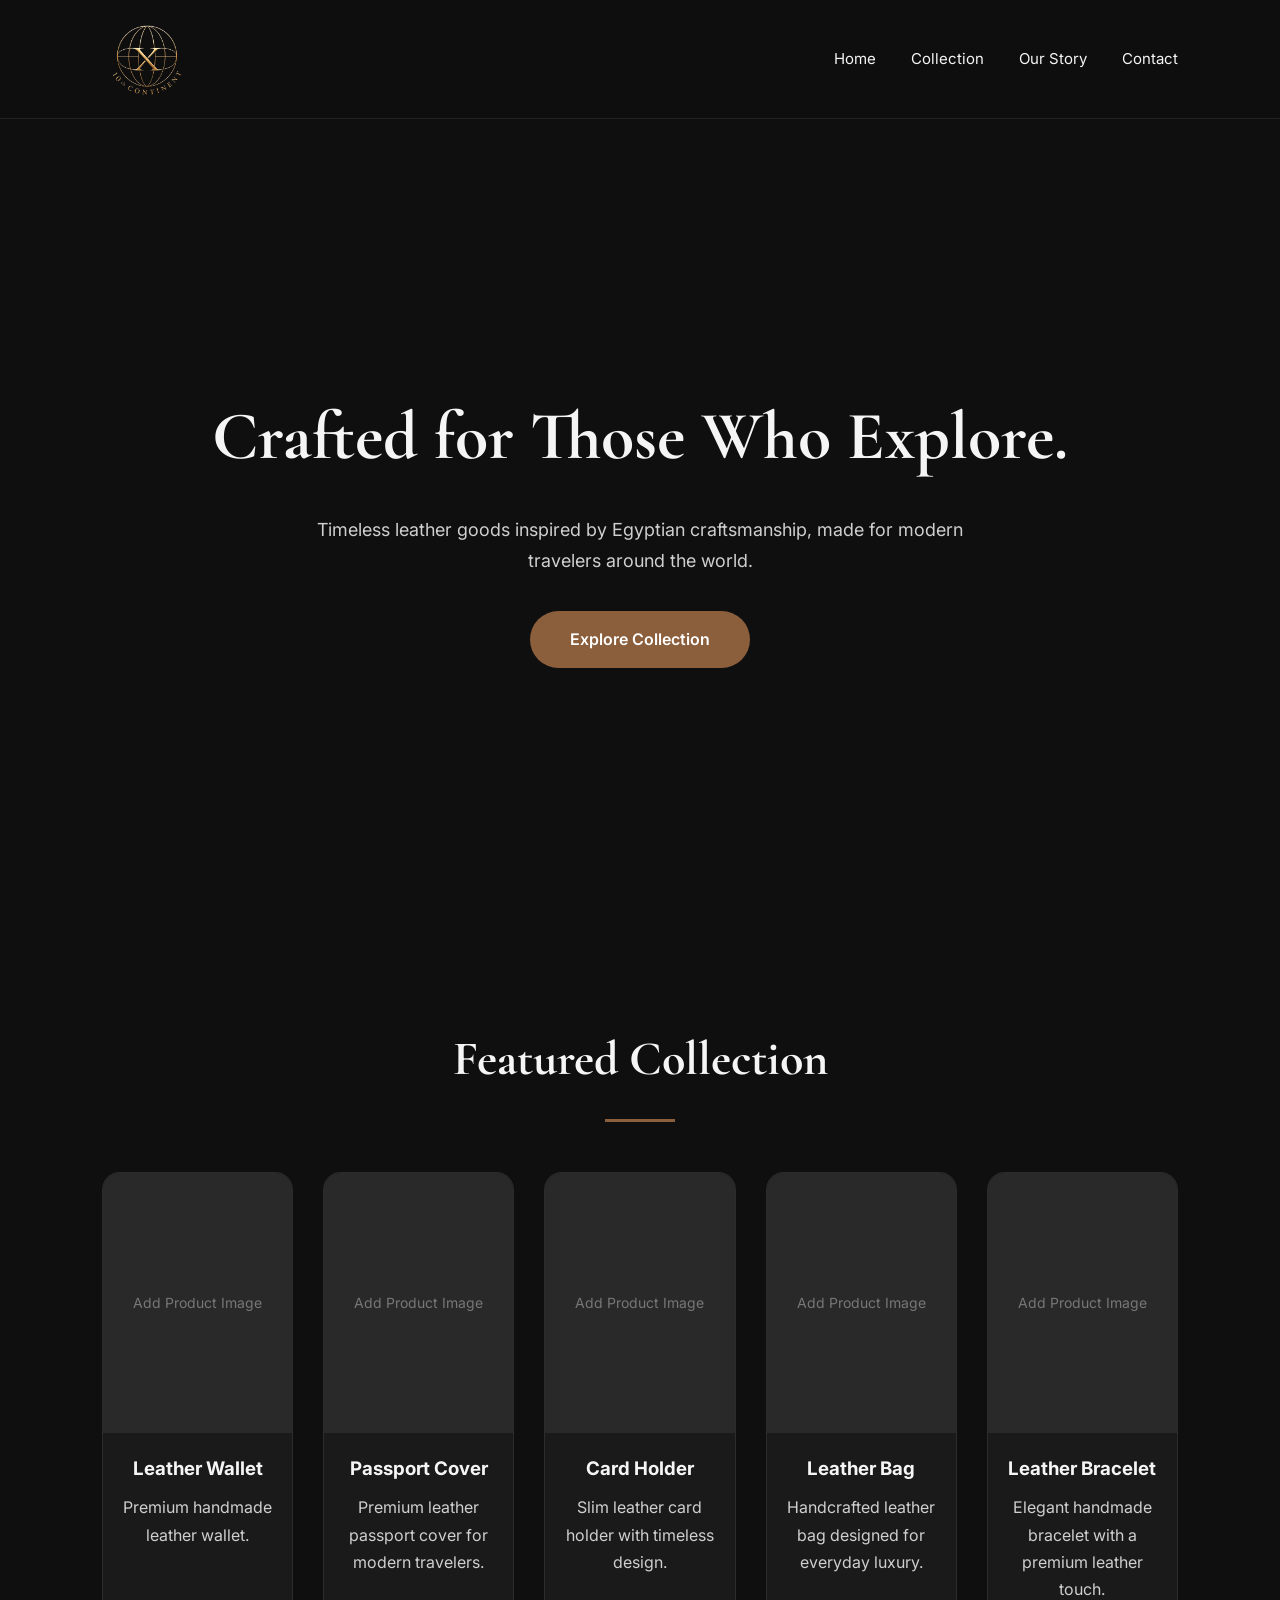
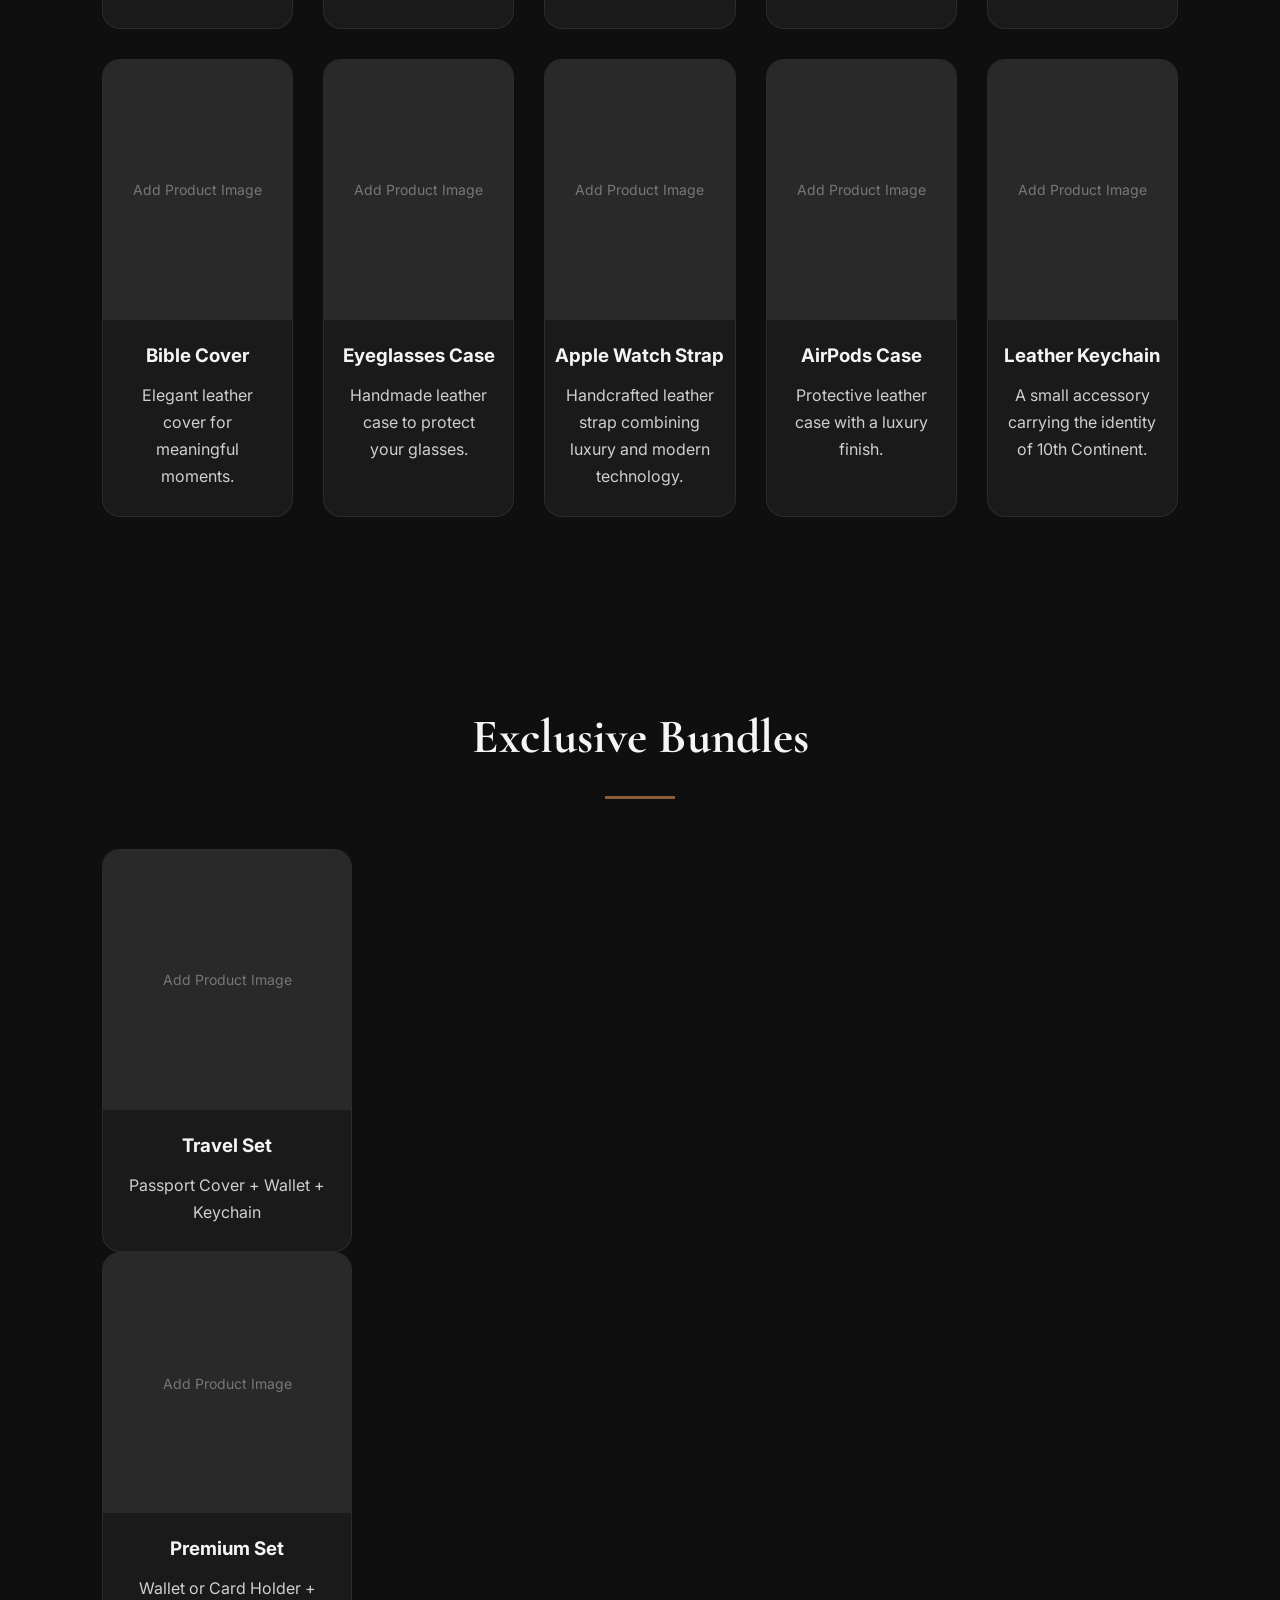
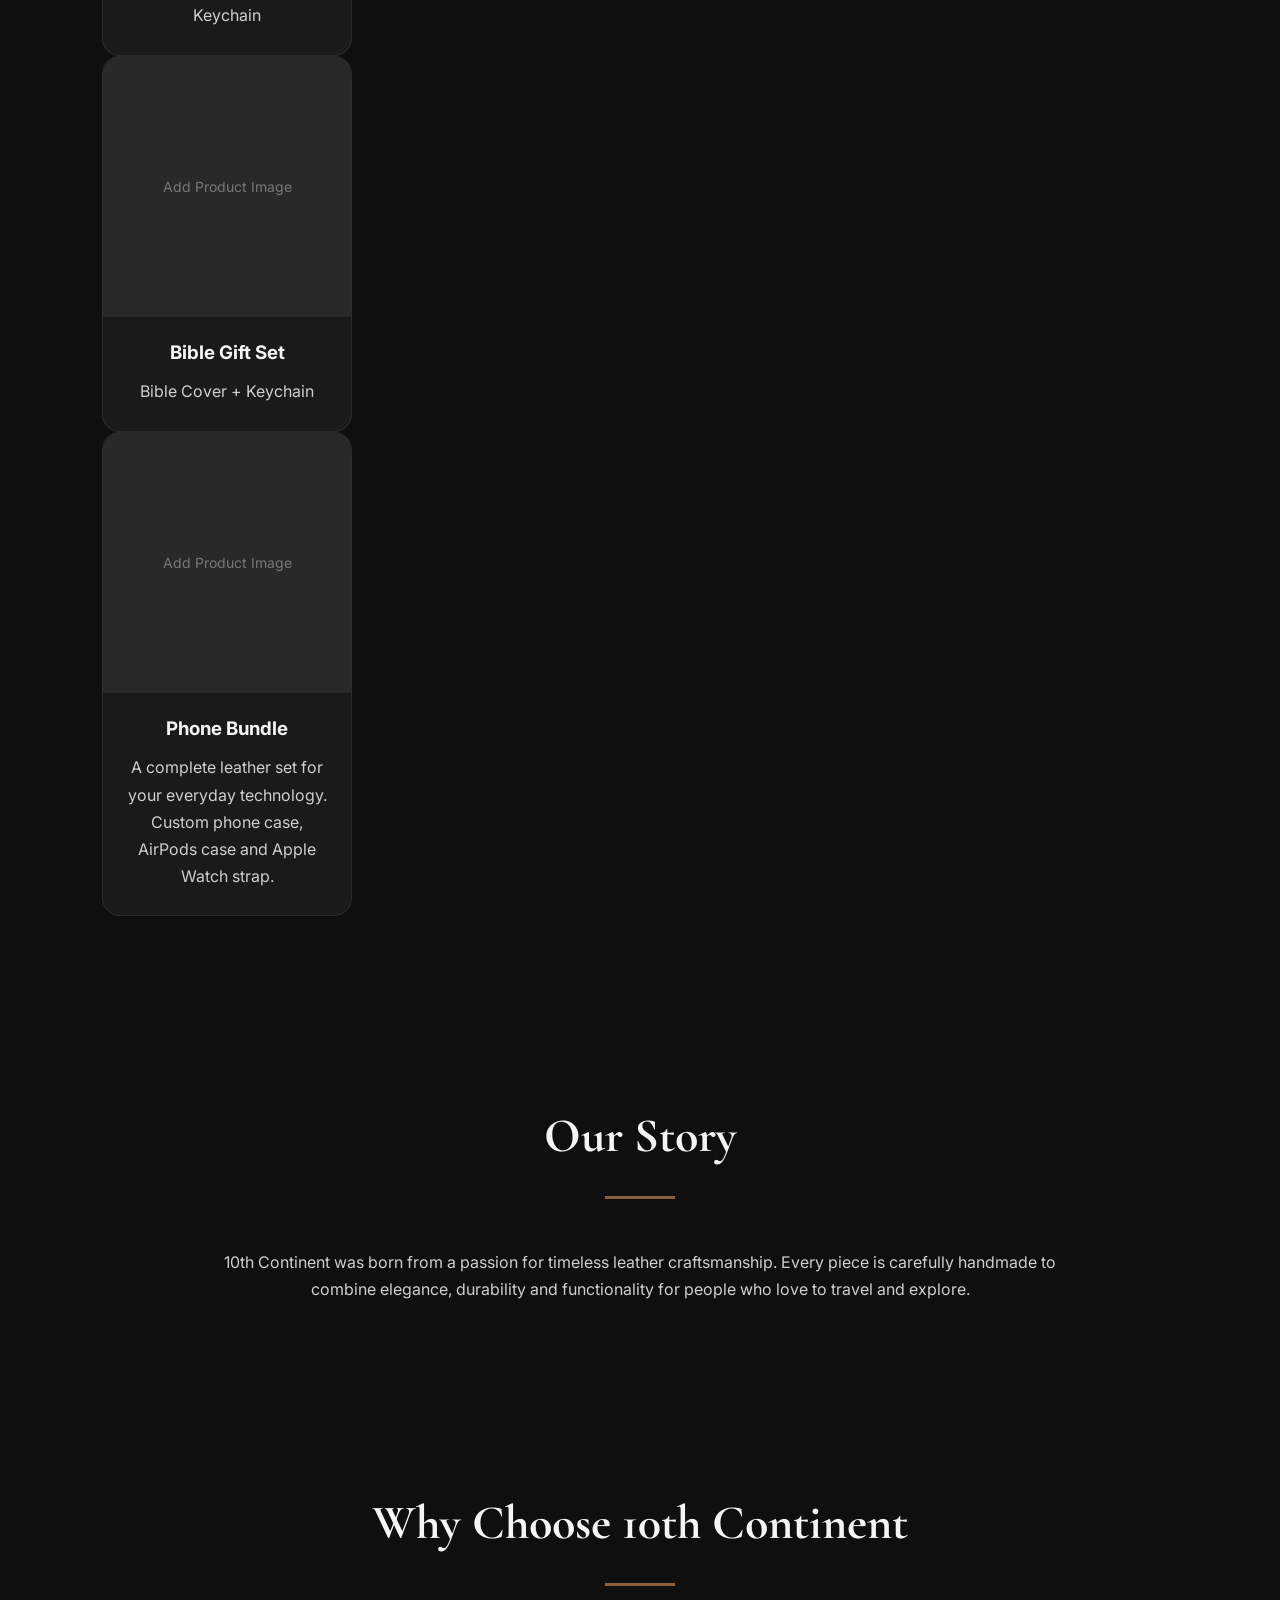
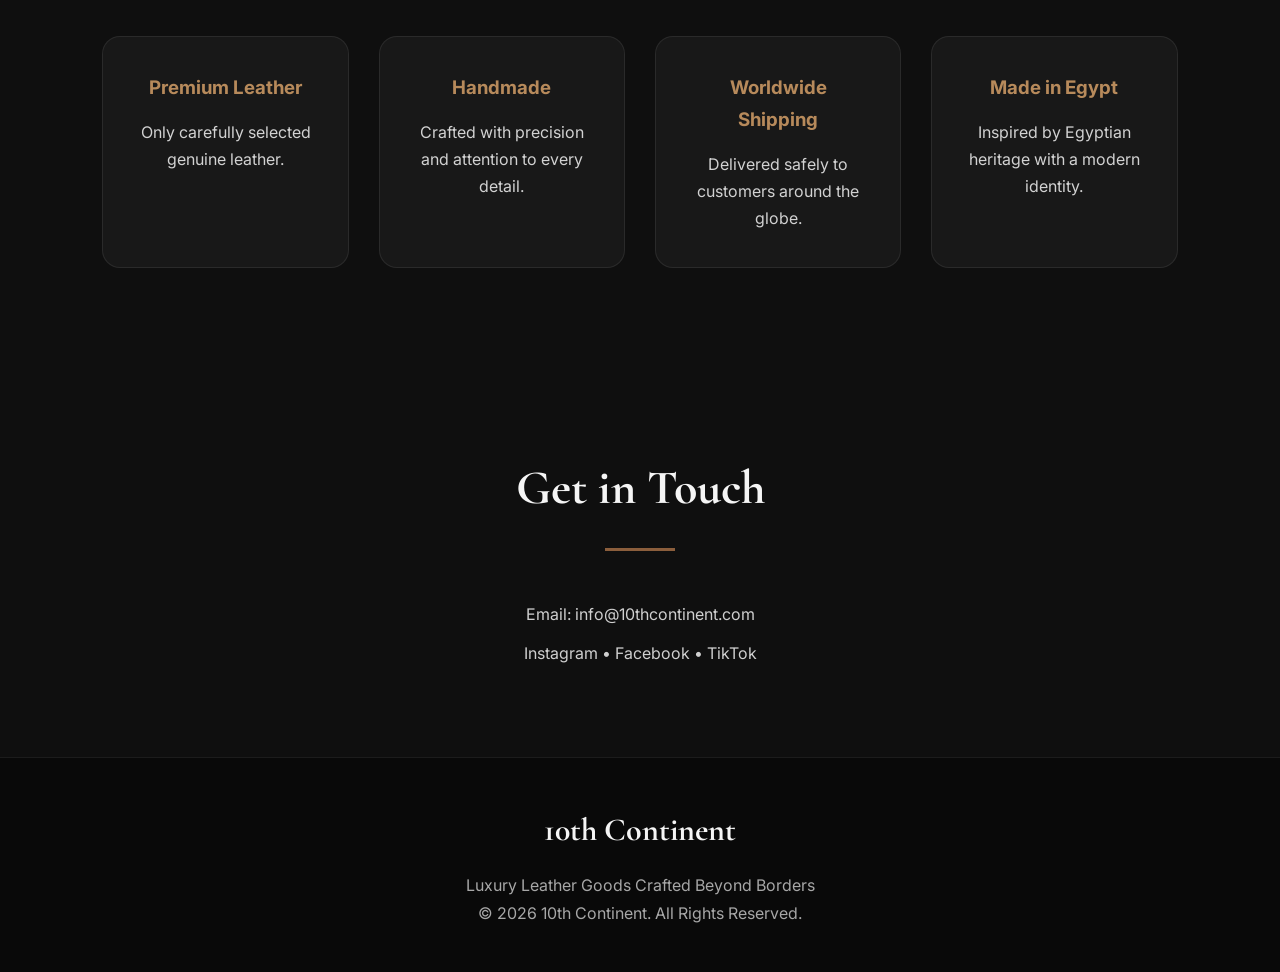
==== index.html @ edff38ec "Update index.html" ====
<!DOCTYPE html>
<html lang="en">

<head>
    <meta charset="UTF-8">
    <meta name="viewport" content="width=device-width, initial-scale=1.0">
    <title>10th Continent | Luxury Leather Goods</title>

    <link rel="stylesheet" href="style.css">

    <link rel="preconnect" href="https://fonts.googleapis.com">
    <link rel="preconnect" href="https://fonts.gstatic.com" crossorigin>

    <link href="https://fonts.googleapis.com/css2?family=Cormorant+Garamond:wght@500;700&family=Inter:wght@300;400;500;600&display=swap" rel="stylesheet">
</head>

<body>

    <!-- Navigation -->

    <nav class="navbar">

        <div class="logo">
            <img src="logo.png" alt="10th Continent Logo">
        </div>

        <ul class="nav-links">
            <li><a href="#home">Home</a></li>
            <li><a href="#collection">Collection</a></li>
            <li><a href="#story">Our Story</a></li>
            <li><a href="#contact">Contact</a></li>
        </ul>

    </nav>

    <!-- Hero -->

    <header id="home" class="hero">

        <h1>Crafted for Those Who Explore.</h1>

        <p>
            Timeless leather goods inspired by Egyptian craftsmanship,
            made for modern travelers around the world.
        </p>

        <a href="#collection" class="btn">
            Explore Collection
        </a>

    </header>

    <!-- Collection -->
<!-- Collection -->

<section id="collection" class="collection">

    <h2>Featured Collection</h2>

    <div class="products">

    <div class="card">
        <div class="placeholder"></div>
        <h3>Leather Wallet</h3>
        <p>Premium handmade leather wallet.</p>
    </div>


    <div class="card">
        <div class="placeholder"></div>
        <h3>Passport Cover</h3>
        <p>Premium leather passport cover for modern travelers.</p>
    </div>


    <div class="card">
        <div class="placeholder"></div>
        <h3>Card Holder</h3>
        <p>Slim leather card holder with timeless design.</p>
    </div>


    <div class="card">
        <div class="placeholder"></div>
        <h3>Leather Bag</h3>
        <p>Handcrafted leather bag designed for everyday luxury.</p>
    </div>


    <div class="card">
        <div class="placeholder"></div>
        <h3>Leather Bracelet</h3>
        <p>Elegant handmade bracelet with a premium leather touch.</p>
    </div>


    <div class="card">
        <div class="placeholder"></div>
        <h3>Bible Cover</h3>
        <p>Elegant leather cover for meaningful moments.</p>
    </div>


    <div class="card">
        <div class="placeholder"></div>
        <h3>Eyeglasses Case</h3>
        <p>Handmade leather case to protect your glasses.</p>
    </div>


    <div class="card">
        <div class="placeholder"></div>
        <h3>Apple Watch Strap</h3>
        <p>Handcrafted leather strap combining luxury and modern technology.</p>
    </div>


    <div class="card">
        <div class="placeholder"></div>
        <h3>AirPods Case</h3>
        <p>Protective leather case with a luxury finish.</p>
    </div>


    <div class="card">
        <div class="placeholder"></div>
        <h3>Leather Keychain</h3>
        <p>A small accessory carrying the identity of 10th Continent.</p>
    </div>

</div>
            
 </section>


<!-- Bundles -->

<section class="bundles">

    <h2>Exclusive Bundles</h2>


   <div class="bundle-products">


        <div class="card">

            <div class="placeholder"></div>

            <h3>Travel Set</h3>

            <p>
                Passport Cover + Wallet + Keychain
            </p>

        </div>


        <div class="card">

            <div class="placeholder"></div>

            <h3>Premium Set</h3>

            <p>
                Wallet or Card Holder + Keychain
            </p>

        </div>


        <div class="card">

            <div class="placeholder"></div>

            <h3>Bible Gift Set</h3>

            <p>
                Bible Cover + Keychain
            </p>

        </div>
        
      <div class="card">
        
         <div class="placeholder"></div>  
          
        <h3>Phone Bundle</h3>

        <p>
            A complete leather set for your everyday technology.
            Custom phone case, AirPods case and Apple Watch strap.
        </p>

    </div>


</section>
  
    <!-- Story -->

    <section id="story" class="story">

        <h2>Our Story</h2>

        <p>
            10th Continent was born from a passion for timeless leather craftsmanship.
            Every piece is carefully handmade to combine elegance,
            durability and functionality for people who love to travel and explore.
        </p>

    </section>

    <!-- Features -->

    <section class="features">

        <h2>Why Choose 10th Continent</h2>

        <div class="feature-grid">

            <div class="feature">
                <h3>Premium Leather</h3>
                <p>Only carefully selected genuine leather.</p>
            </div>

            <div class="feature">
                <h3>Handmade</h3>
                <p>Crafted with precision and attention to every detail.</p>
            </div>

            <div class="feature">
                <h3>Worldwide Shipping</h3>
                <p>Delivered safely to customers around the globe.</p>
            </div>

            <div class="feature">
                <h3>Made in Egypt</h3>
                <p>Inspired by Egyptian heritage with a modern identity.</p>
            </div>

        </div>

    </section>

    <!-- Contact -->

    <section id="contact" class="contact">

        <h2>Get in Touch</h2>

        <p>Email: info@10thcontinent.com</p>

        <p>
            Instagram • Facebook • TikTok
        </p>

    </section>

    <!-- Footer -->

    <footer>

        <h3>10th Continent</h3>

        <p>
            Luxury Leather Goods Crafted Beyond Borders
        </p>

        <p>
            © 2026 10th Continent. All Rights Reserved.
        </p>

    </footer>

</body>

</html>
---- style.css ----
/* ==========================
   10th Continent
========================== */

*{
    margin:0;
    padding:0;
    box-sizing:border-box;
}

html{
    scroll-behavior:smooth;
}

body{

    font-family:"Inter",sans-serif;

    background:#0f0f0f;

    color:#f5f5f5;

    line-height:1.7;

}

/* ==========================
   Navbar
========================== */

.navbar{
   
    position:sticky;
    top:0;

    display:flex;

    justify-content:space-between;

    align-items:center;

    padding:20px 8%;

    background:rgba(15,15,15,.95);

    backdrop-filter:blur(8px);

    z-index:1000;

    border-bottom:1px solid rgba(255,255,255,.08);

}


.logo img{

    width:90px;

    height:auto;

    display:block;

}

.nav-links{

    display:flex;

    gap:35px;

    list-style:none;

}

.nav-links a{

    text-decoration:none;

    color:#f5f5f5;

    transition:.3s;

    font-size:15px;

}

.nav-links a:hover{

    color:#b78a5b;

}

/* ==========================
Hero
========================== */

.hero{

    min-height:90vh;

    display:flex;

    flex-direction:column;

    justify-content:center;

    align-items:center;

    text-align:center;

    padding:40px;

}

.hero h1{

    font-family:"Cormorant Garamond",serif;

    font-size:68px;

    max-width:900px;

    margin-bottom:20px;

}

.hero p{

    max-width:700px;

    color:#cfcfcf;

    margin-bottom:35px;

    font-size:18px;

}

.btn{

    background:#8B5E3C;

    color:white;

    text-decoration:none;

    padding:15px 40px;

    border-radius:40px;

    transition:.3s;

    font-weight:600;

}

.btn:hover{

    background:#b78a5b;

    transform:translateY(-4px);

}

/* ==========================
Sections
========================== */

section{

    padding:90px 8%;

}

section h2{

    text-align:center;

    font-family:"Cormorant Garamond",serif;

    font-size:48px;

    margin-bottom:50px;

}

/* ==========================
Products
========================== */

.products{

    display:grid;

    grid-template-columns:repeat(5,1fr) !important;

    gap:30px;

}

.card{

    background:#1a1a1a;

    border-radius:18px;

    overflow:hidden;

    transition:.35s;

    border:1px solid rgba(255,255,255,.08);
   
    text-align:center;

}

.card:hover{

    transform:translateY(-10px);

    border-color:#8B5E3C;

}

.placeholder{

    height:260px;

    background:#292929;

}

.card h3{

    padding:20px 10px 10px;

    text-align:center;

}


.card p{

    text-align:center;

    padding:0 20px 25px;

    color:#cfcfcf;

}

/* ==========================
Story
========================== */

.story{

    text-align:center;

}

.story p{

    max-width:850px;

    margin:auto;

    color:#cfcfcf;

}

/* ==========================
Features
========================== */

.feature-grid{

    display:grid;

    grid-template-columns:repeat(auto-fit,minmax(240px,1fr));

    gap:30px;

}

.feature{

    background:#181818;

    border-radius:18px;

    padding:35px;

    transition:.3s;

    border:1px solid rgba(255,255,255,.08);

    text-align:center;

}

.feature:hover{

    border-color:#8B5E3C;

    transform:translateY(-8px);

}

.feature h3{

    margin-bottom:15px;

    color:#b78a5b;

}

.feature p{

   text-align:center;

    color:#d2d2d2;

}

/* ==========================
Contact
========================== */

.contact{

    text-align:center;

}

.contact p{

    margin-top:12px;

    color:#cfcfcf;

}

/* ==========================
Footer
========================== */

footer{

    background:#090909;

    text-align:center;

    padding:45px 20px;

    border-top:1px solid rgba(255,255,255,.08);

}

footer h3{

    font-family:"Cormorant Garamond",serif;

    font-size:32px;

    margin-bottom:15px;

}

footer p{

    color:#a7a7a7;

}

/* ==========================
Responsive
========================== */

@media(max-width:768px){

    .navbar{

        flex-direction:column;

        gap:20px;

    }

    .nav-links{

        gap:18px;

        flex-wrap:wrap;

        justify-content:center;

    }

    .hero h1{

        font-size:42px;

    }

    section h2{

        font-size:34px;

    }

}
/* ==========================
   Luxury Enhancements
========================== */

/* Hero Background */

.hero{

    position:relative;

    overflow:hidden;

}

.hero::before{

    content:"";

    position:absolute;

    inset:0;

    background:
    linear-gradient(
        rgba(15,15,15,.85),
        rgba(15,15,15,.95)
    );

    z-index:-1;

}


/* Logo Animation */

.logo img{

    transition:.4s;

}

.logo img:hover{

    transform:scale(1.08);

}


/* Smooth appearance */

.hero h1,
.hero p,
.hero .btn{

    animation:fadeUp 1s ease forwards;

}


@keyframes fadeUp{

    from{

        opacity:0;

        transform:translateY(30px);

    }

    to{

        opacity:1;

        transform:translateY(0);

    }

}


/* Gold/Brown line under headings */

section h2::after{

    content:"";

    display:block;

    width:70px;

    height:3px;

    background:#8B5E3C;

    margin:18px auto 0;

}


/* Product image future area */

.placeholder{

    position:relative;

    overflow:hidden;

}


.placeholder::after{

    content:"Add Product Image";

    position:absolute;

    inset:0;

    display:flex;

    align-items:center;

    justify-content:center;

    color:#777;

    font-size:14px;

}

/* ==========================
   Bundles
========================== */

.bundles .products{

    display:flex;

    justify-content:center;

    gap:30px;

    flex-wrap:wrap;

}

.bundles .card{

    width:250px;

}

/* ==========================
   Responsive Design
========================== */

@media(max-width:1000px){

    products{

        grid-template-columns:repeat(5,1fr);

    }

}


@media(max-width:600px){

    .products{

        grid-template-columns:1fr;

    }

    .hero h1{

        font-size:42px;

    }

    .nav-links{

        flex-direction:column;

        gap:15px;

    }
/* ==========================
   Product Luxury Hover
========================== */

.card{
    position:relative;
}

.placeholder{
    transition:.5s ease;
}

.card:hover .placeholder{
    transform:scale(1.05);
}
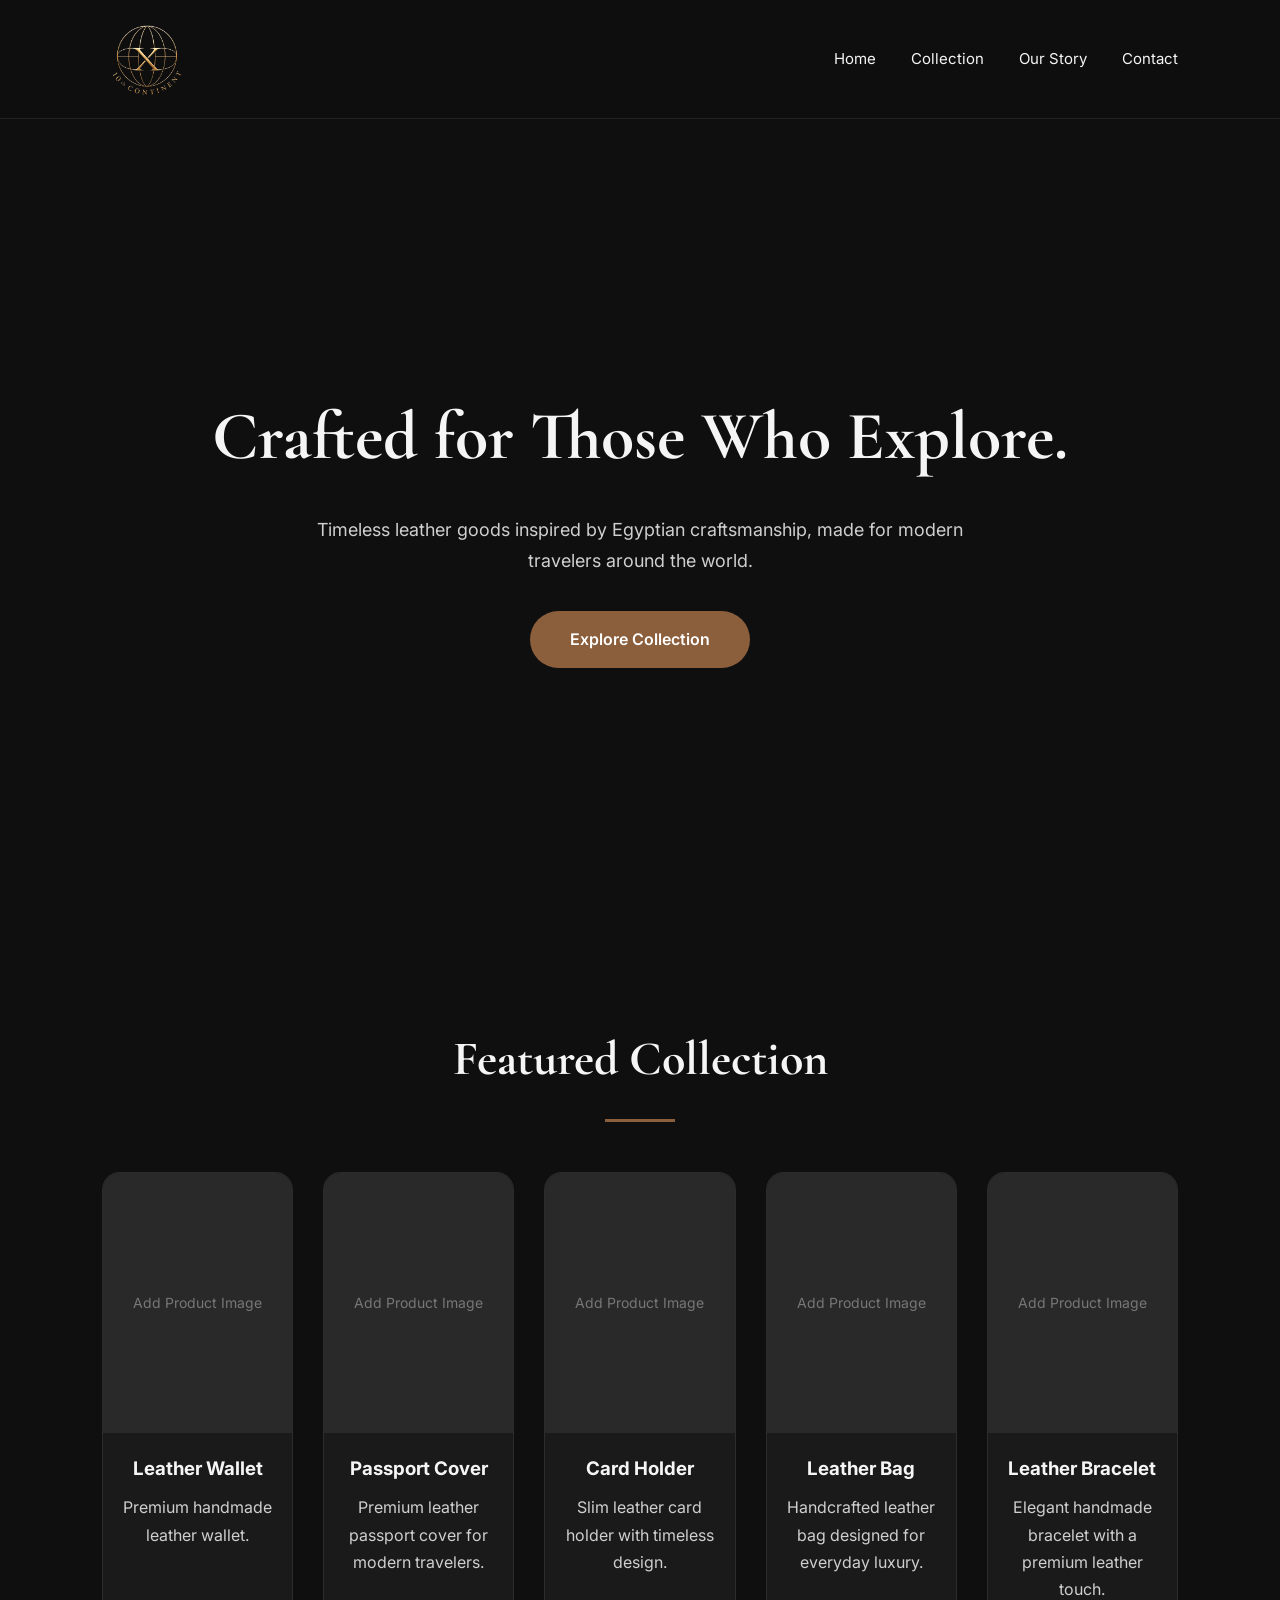
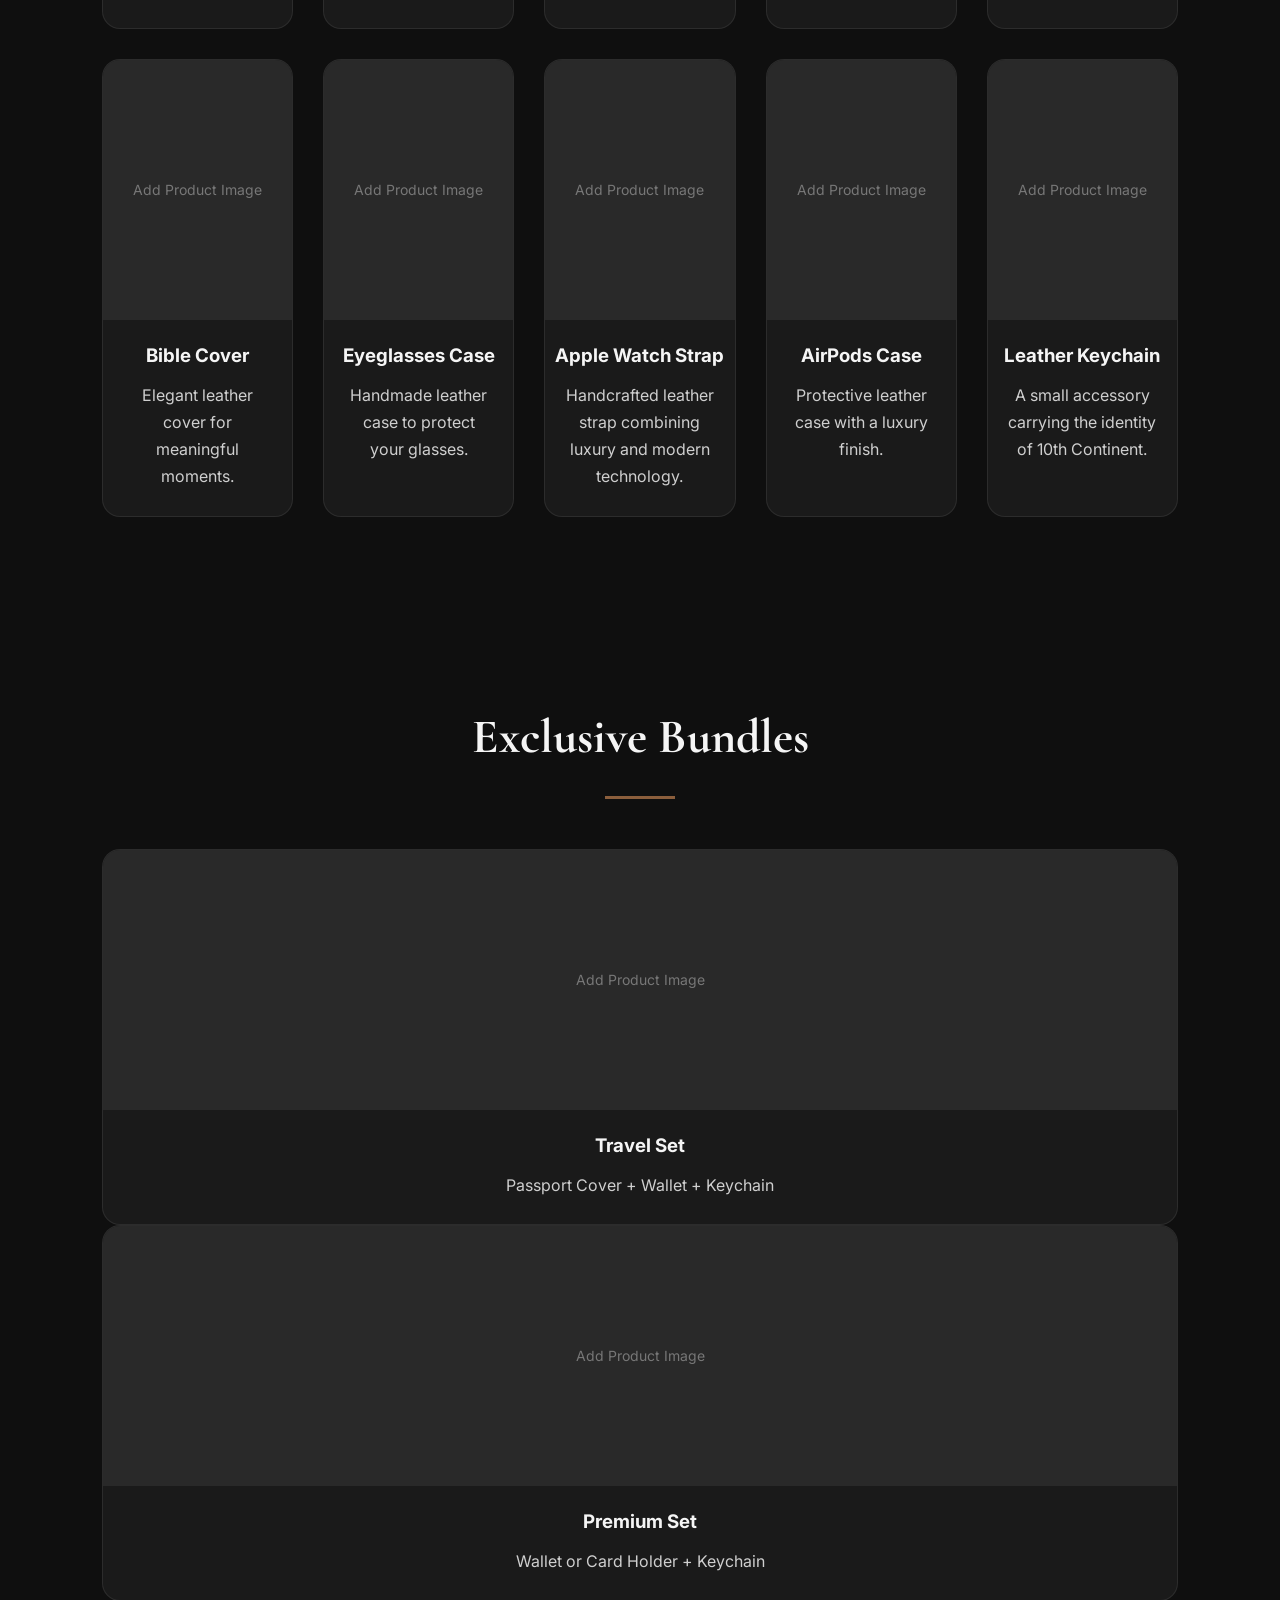
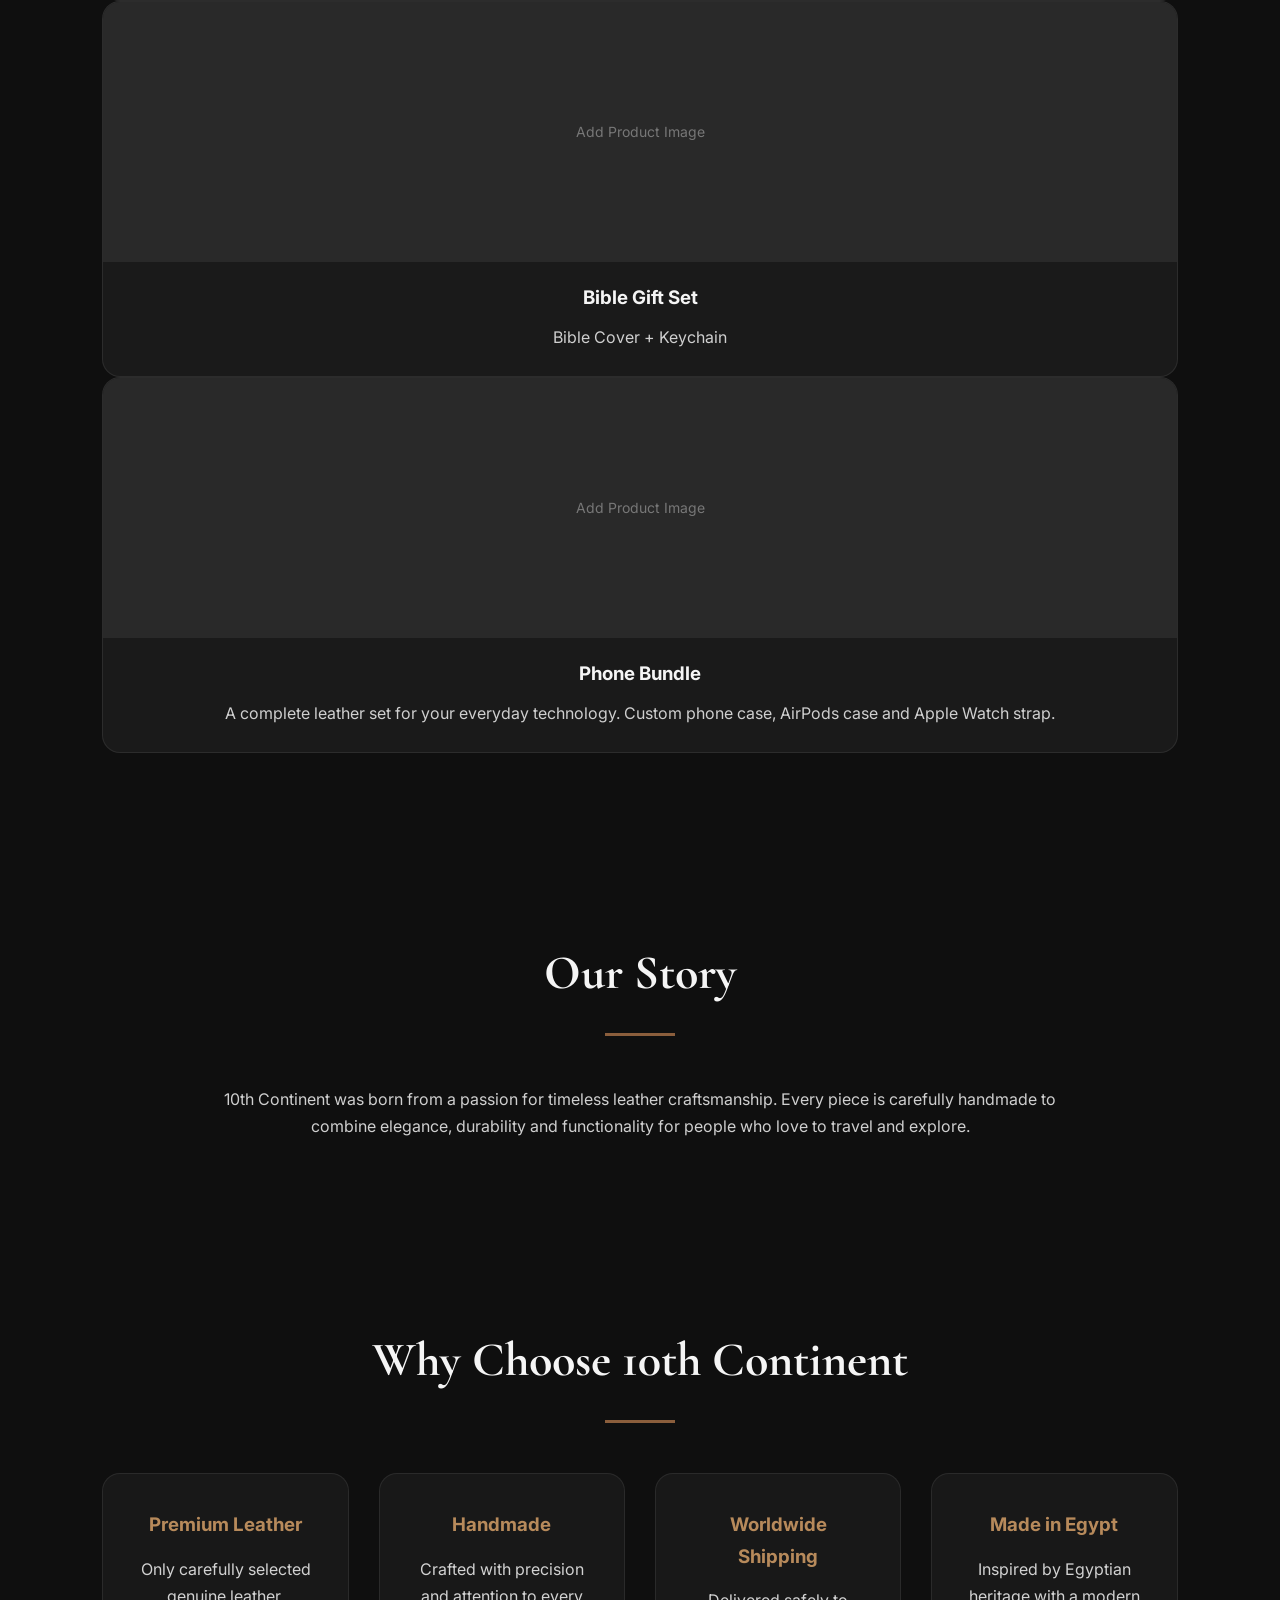
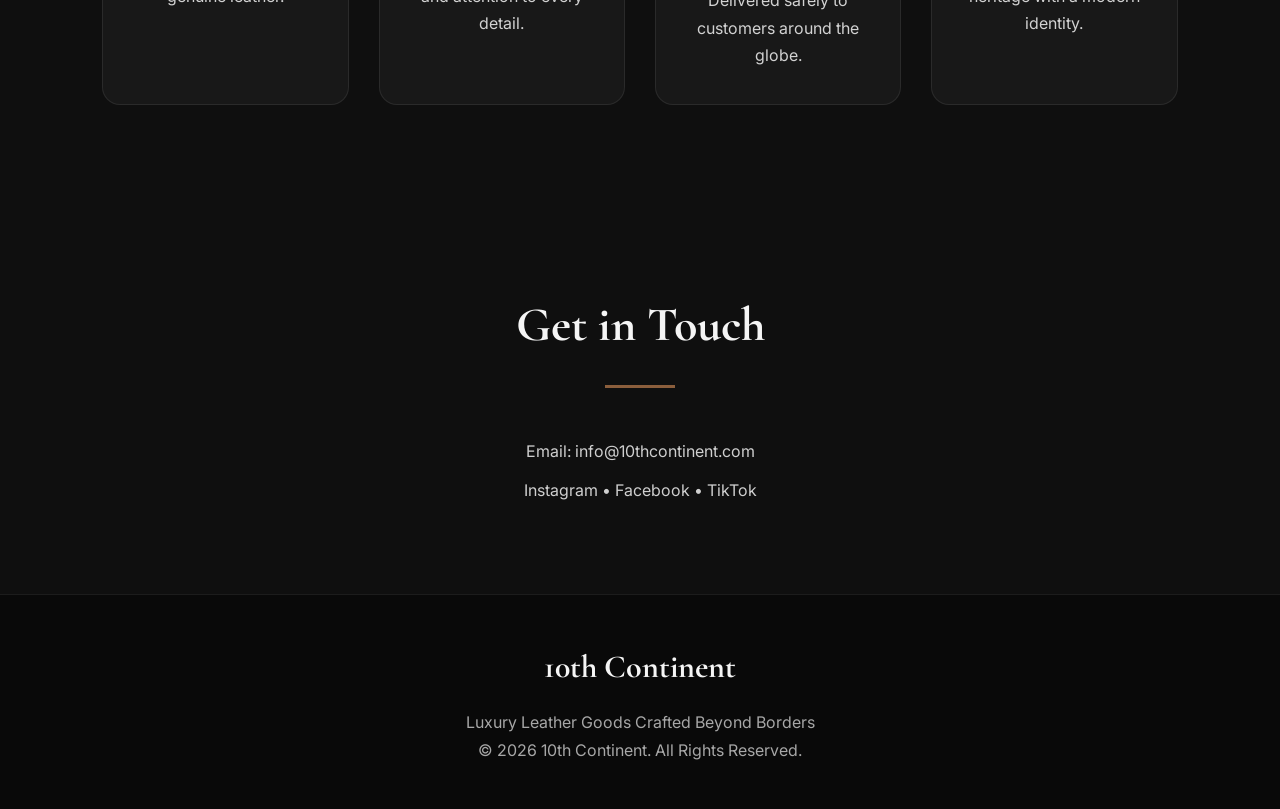
==== commit 80df4c45: "Fix HTML structure by closing a div tag" ====
--- a/index.html
+++ b/index.html
@@ -193,7 +193,8 @@
         </p>
 
     </div>
-
+       
+</div>
 
 </section>
   
--- a/style.css
+++ b/style.css
@@ -546,29 +546,26 @@
 
 .bundles .products{
 
-    display:flex;
-
-    justify-content:center;
+    display:grid;
+
+    grid-template-columns:repeat(5,1fr);
 
     gap:30px;
 
-    flex-wrap:wrap;
-
 }
 
 .bundles .card{
 
-    width:250px;
-
-}
-
+    width:100%;
+
+}
 /* ==========================
    Responsive Design
 ========================== */
 
 @media(max-width:1000px){
 
-    products{
+    .products{
 
         grid-template-columns:repeat(5,1fr);
 
@@ -591,13 +588,16 @@
 
     }
 
-    .nav-links{
-
-        flex-direction:column;
-
-        gap:15px;
-
-    }
+   .nav-links{
+
+    flex-direction:column;
+
+    gap:15px;
+
+}
+
+}
+
 /* ==========================
    Product Luxury Hover
 ========================== */
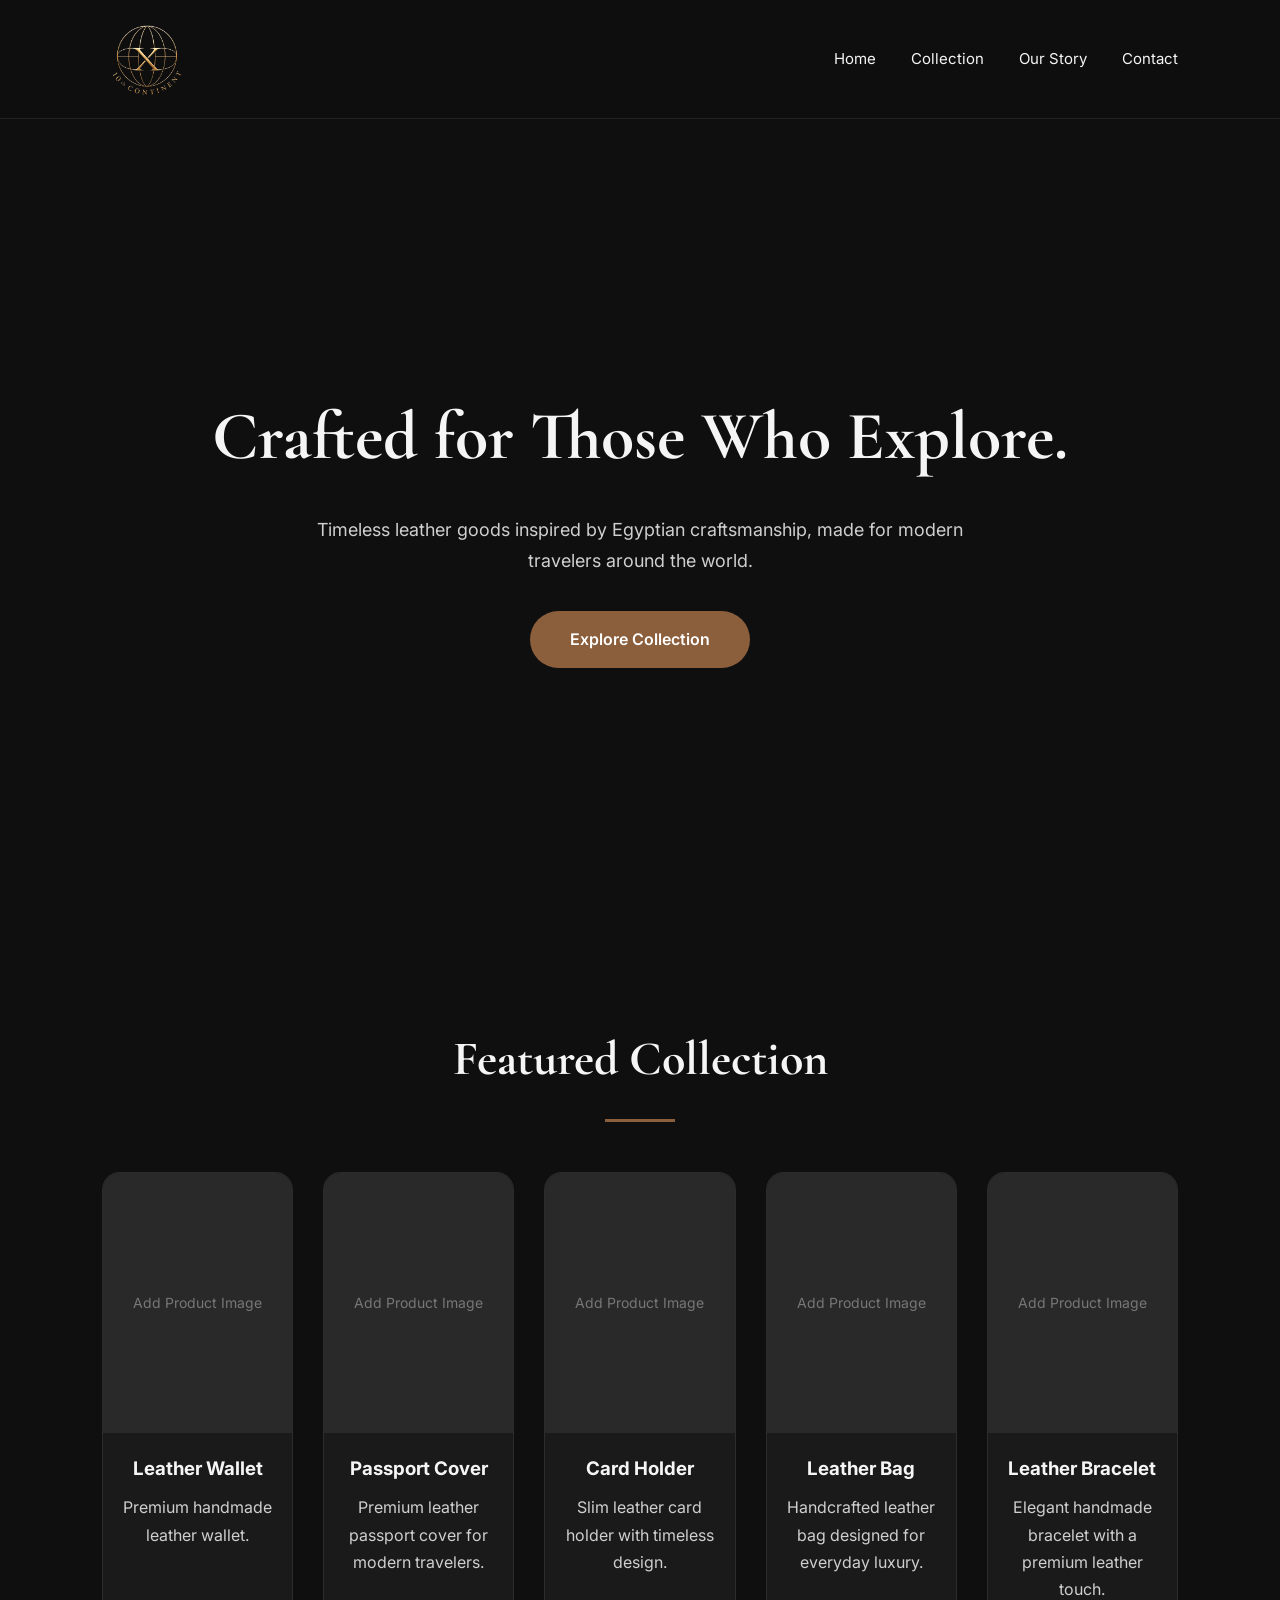
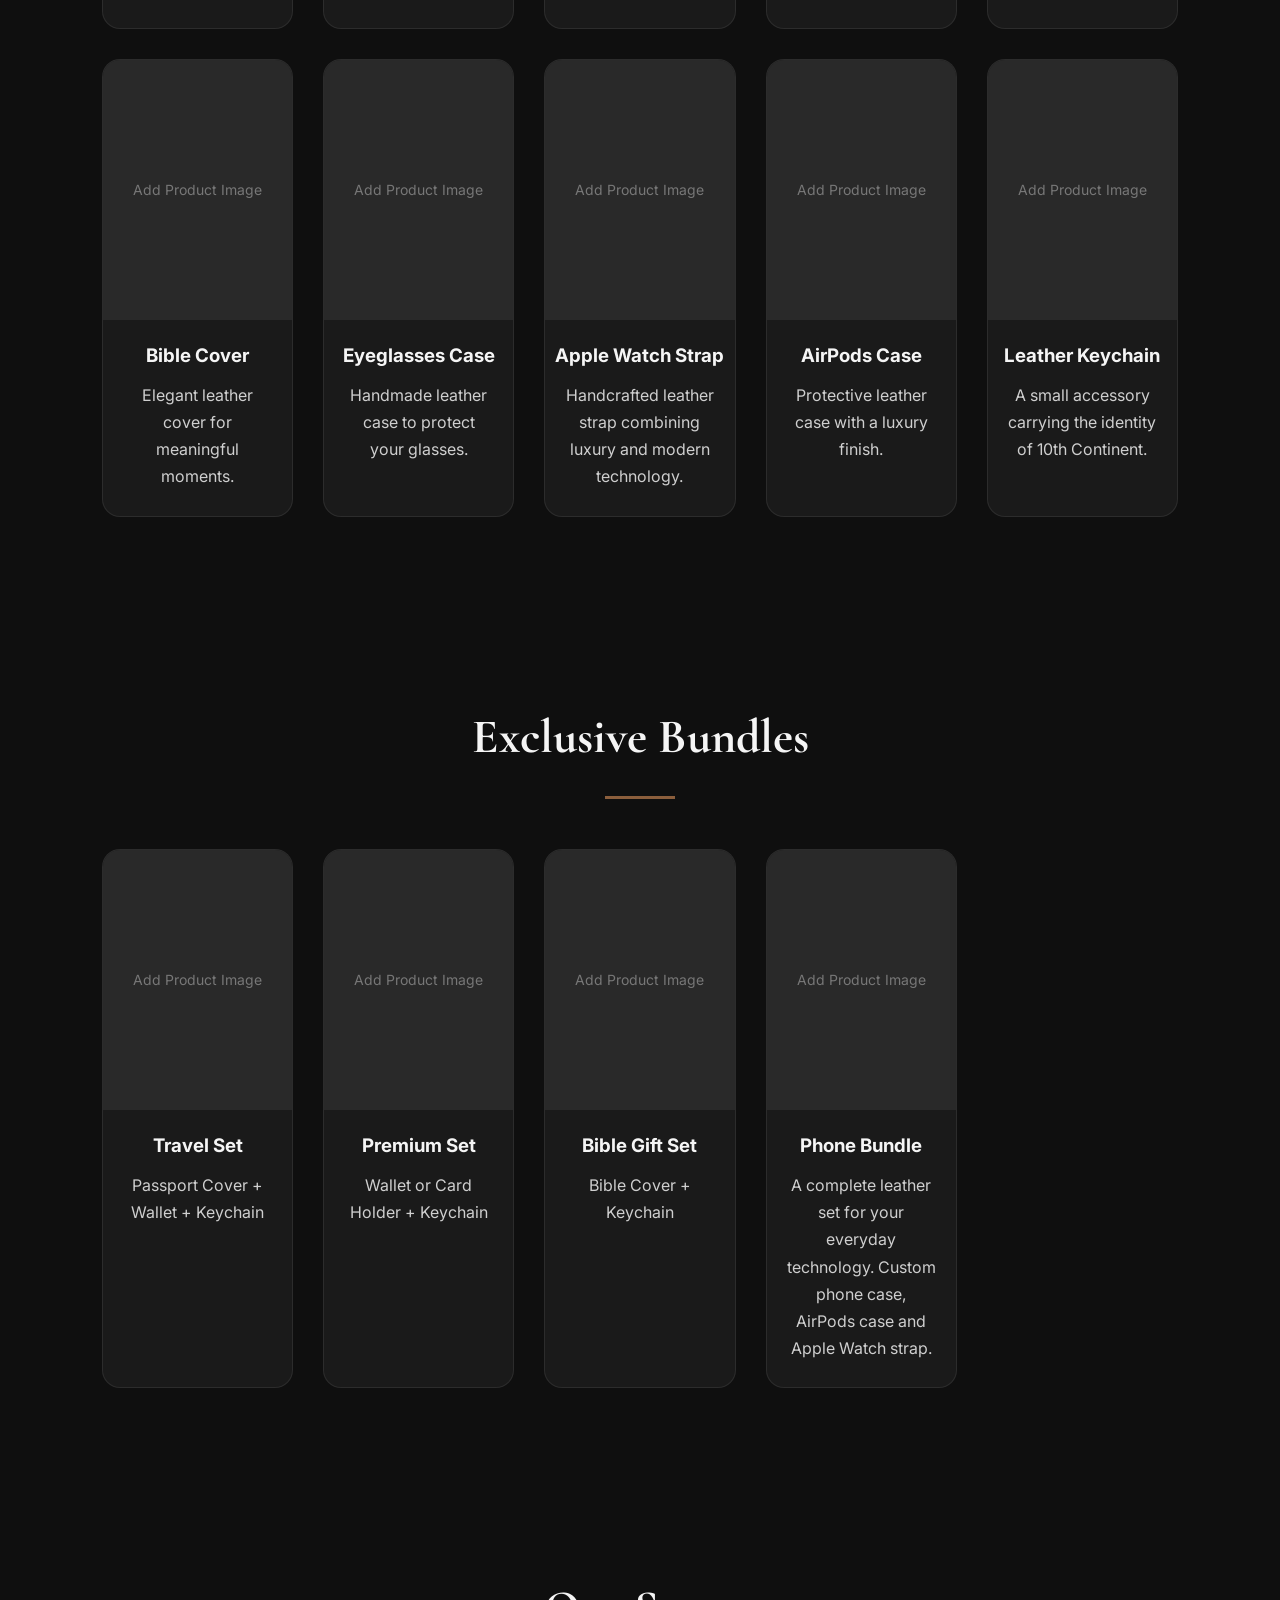
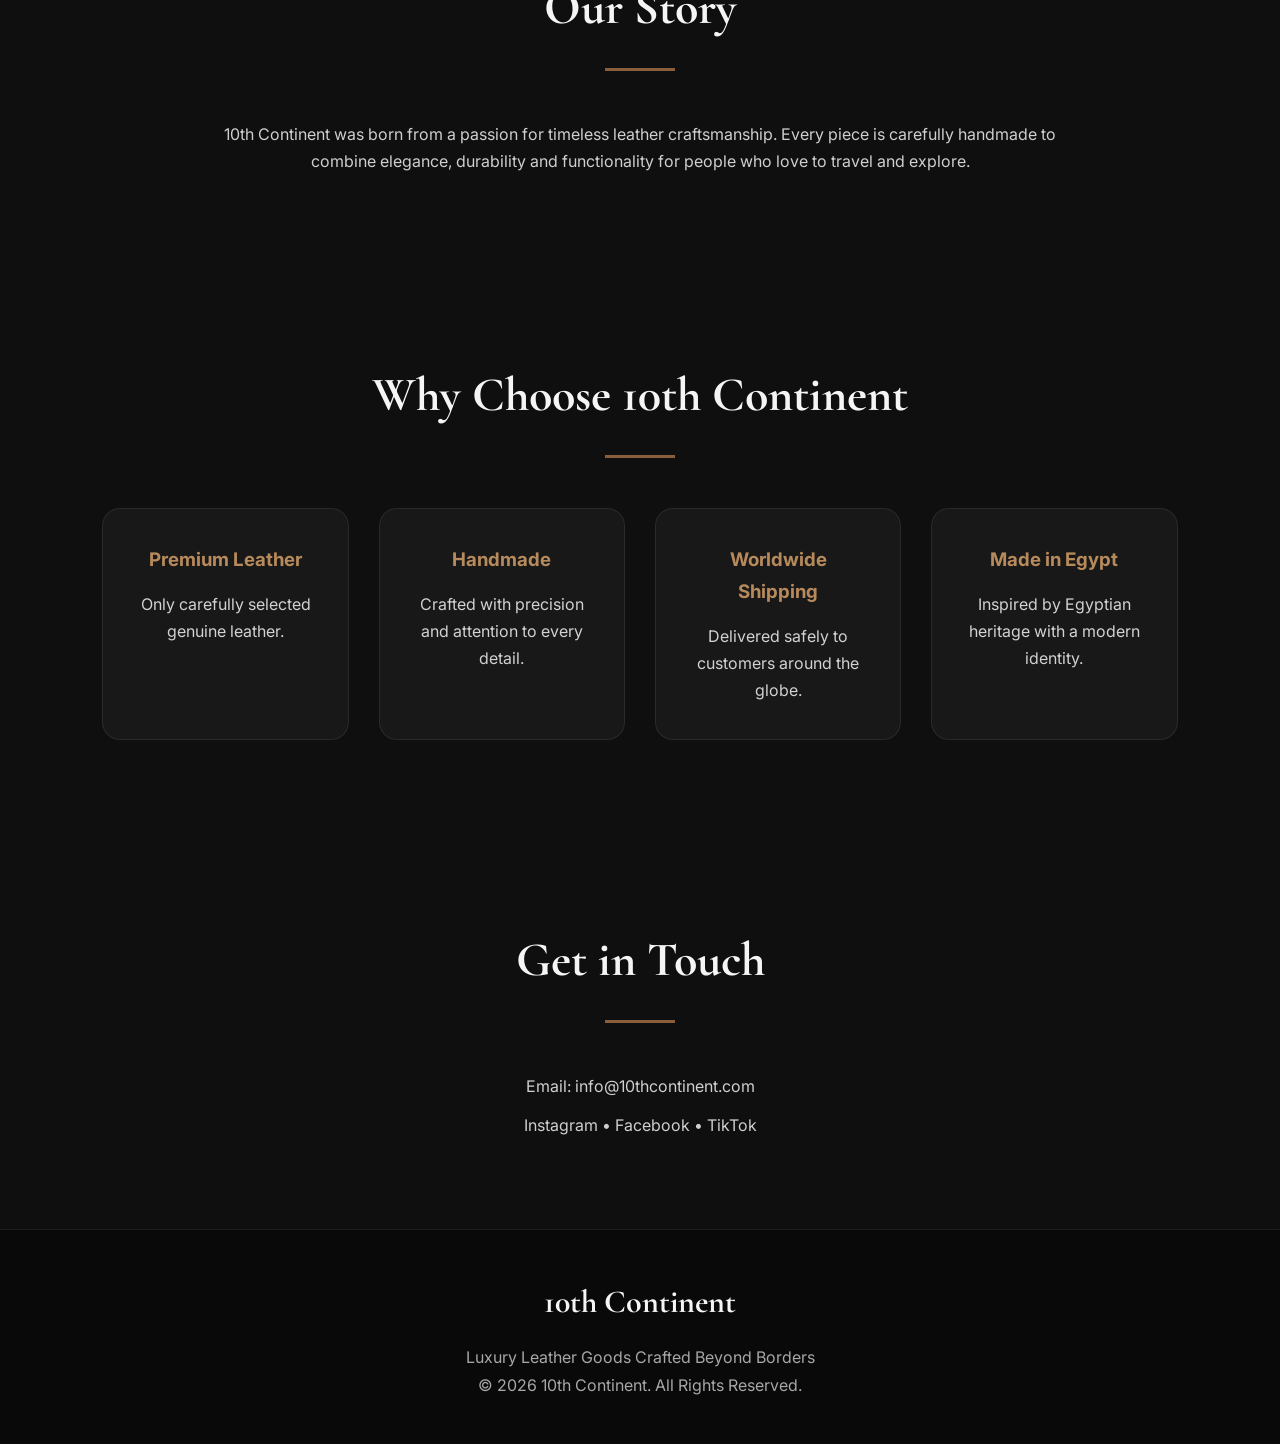
==== commit 03686d04: "Remove extra whitespace in index.html" ====
--- a/index.html
+++ b/index.html
@@ -193,7 +193,7 @@
         </p>
 
     </div>
-       
+
 </div>
 
 </section>
--- a/style.css
+++ b/style.css
@@ -544,7 +544,7 @@
    Bundles
 ========================== */
 
-.bundles .products{
+.bundles .bundle-products{
 
     display:grid;
 
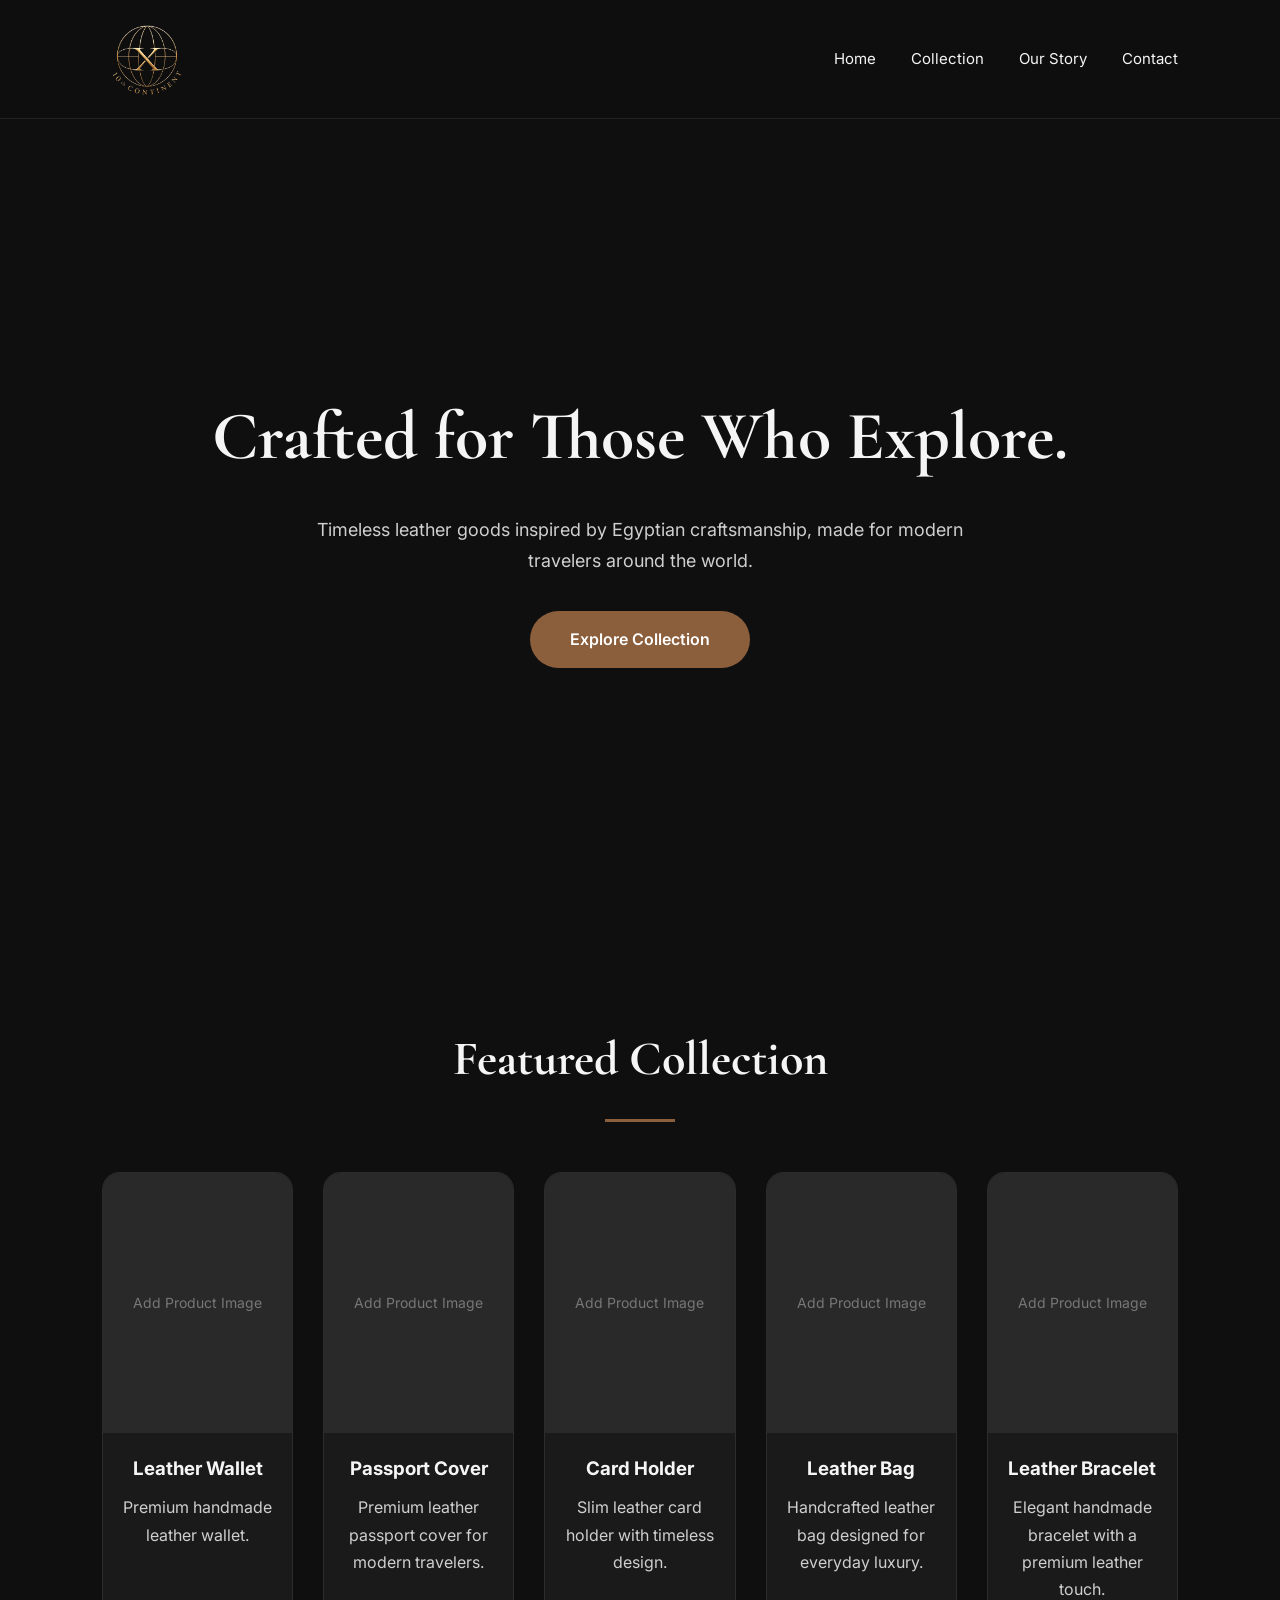
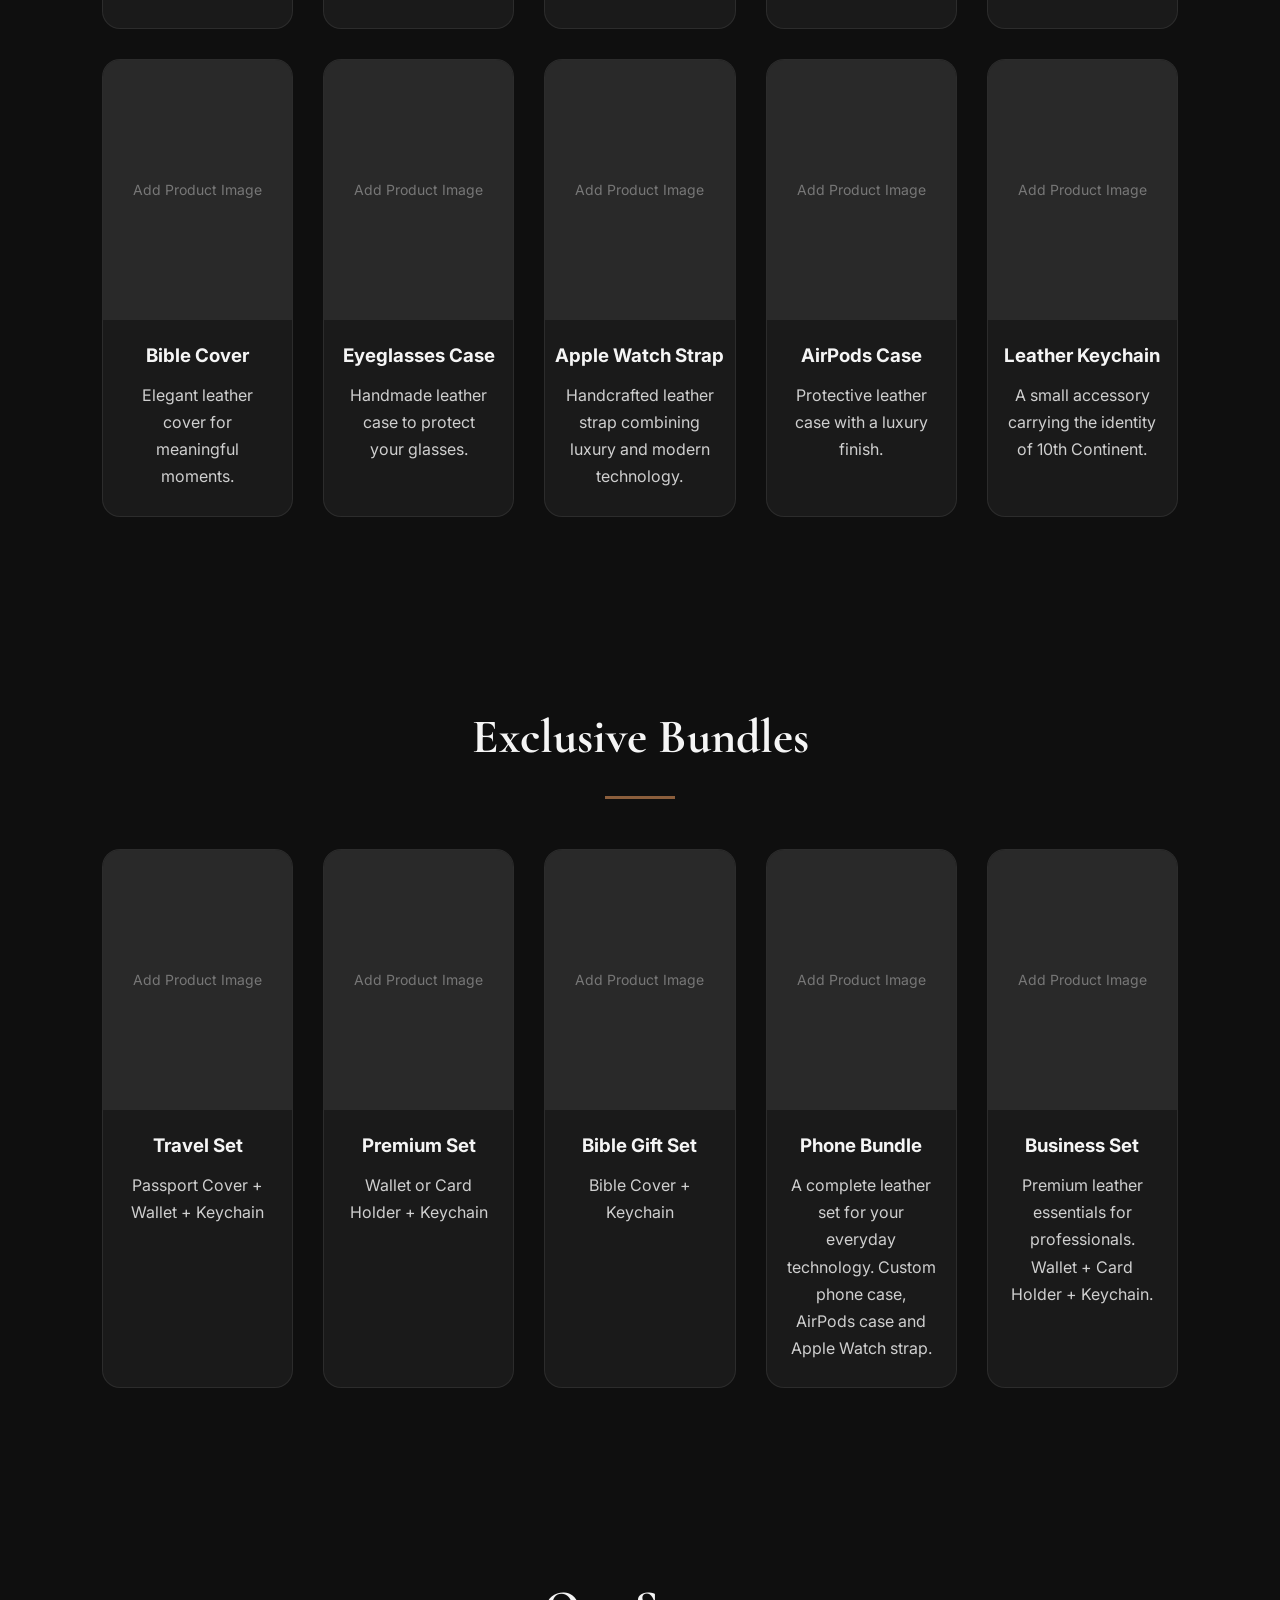
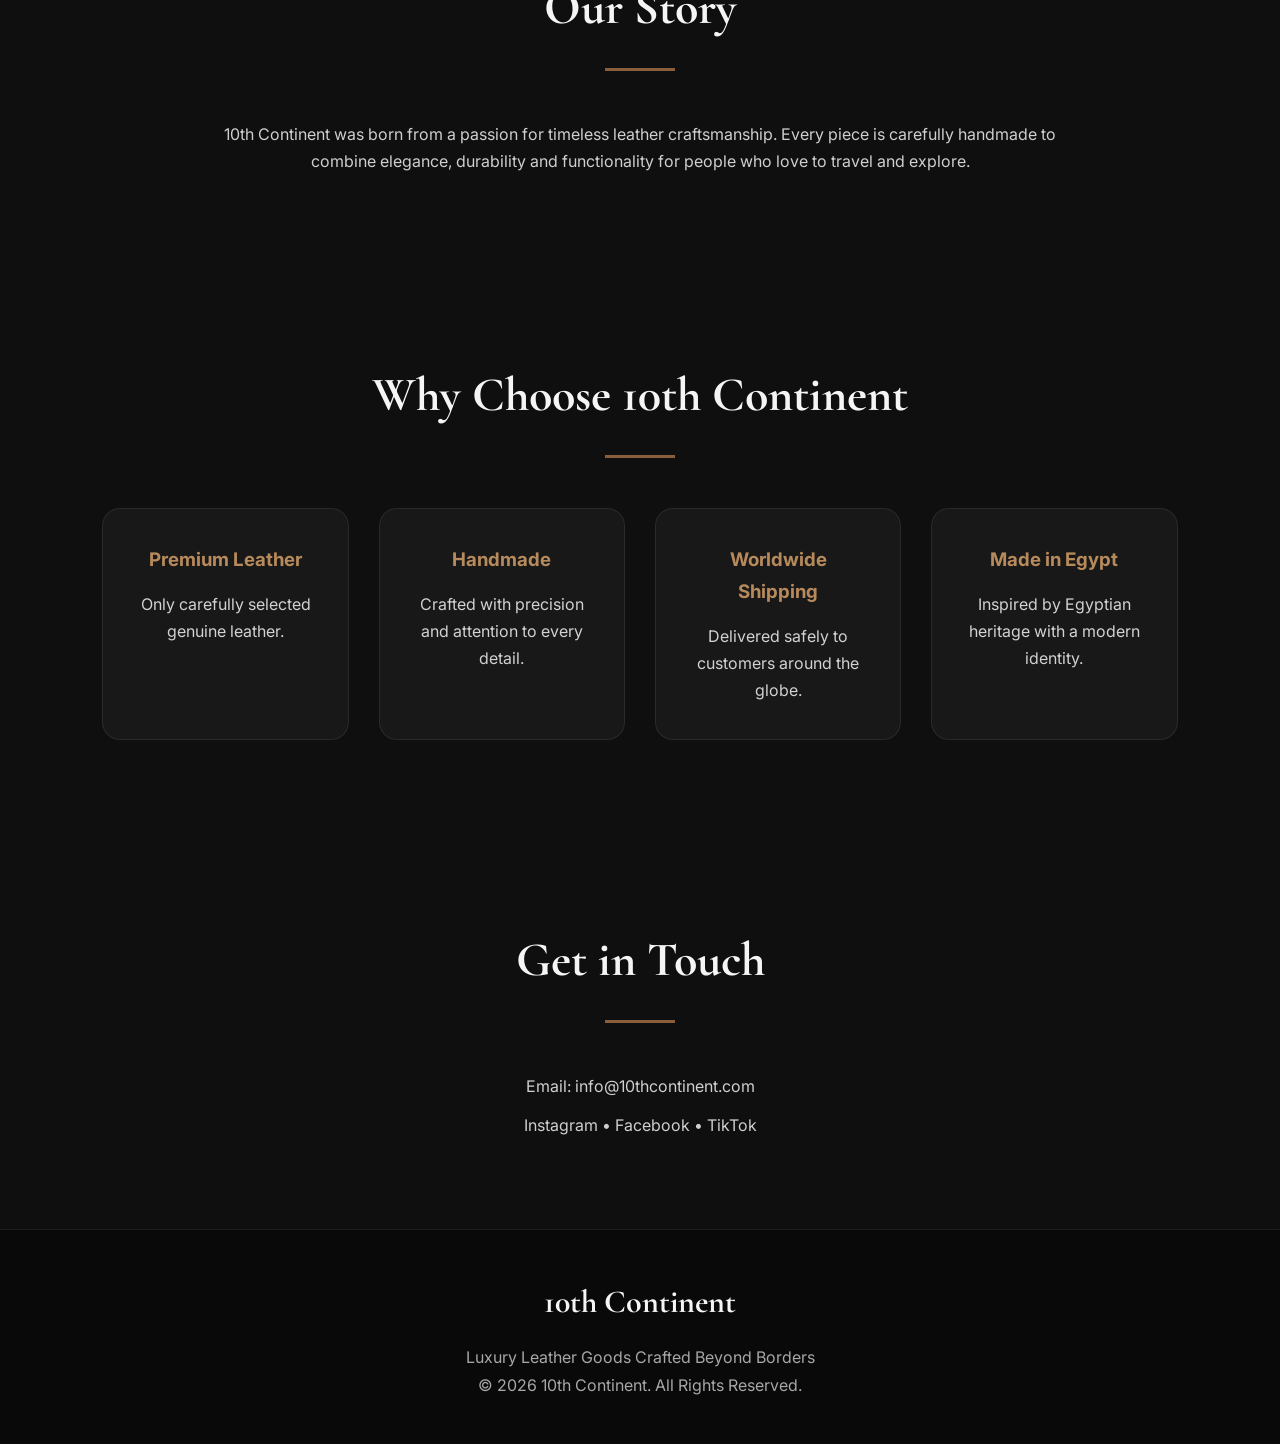
==== commit 386f6004: "Add Business Set card section to index.html Added a new card section for the Business Set with a pla" ====
--- a/index.html
+++ b/index.html
@@ -192,7 +192,19 @@
             Custom phone case, AirPods case and Apple Watch strap.
         </p>
 
-    </div>
+        </div>
+    <div class="card">
+
+    <div class="placeholder"></div>
+
+    <h3>Business Set</h3>
+
+    <p>
+        Premium leather essentials for professionals.
+        Wallet + Card Holder + Keychain.
+    </p>
+
+</div>
 
 </div>
 
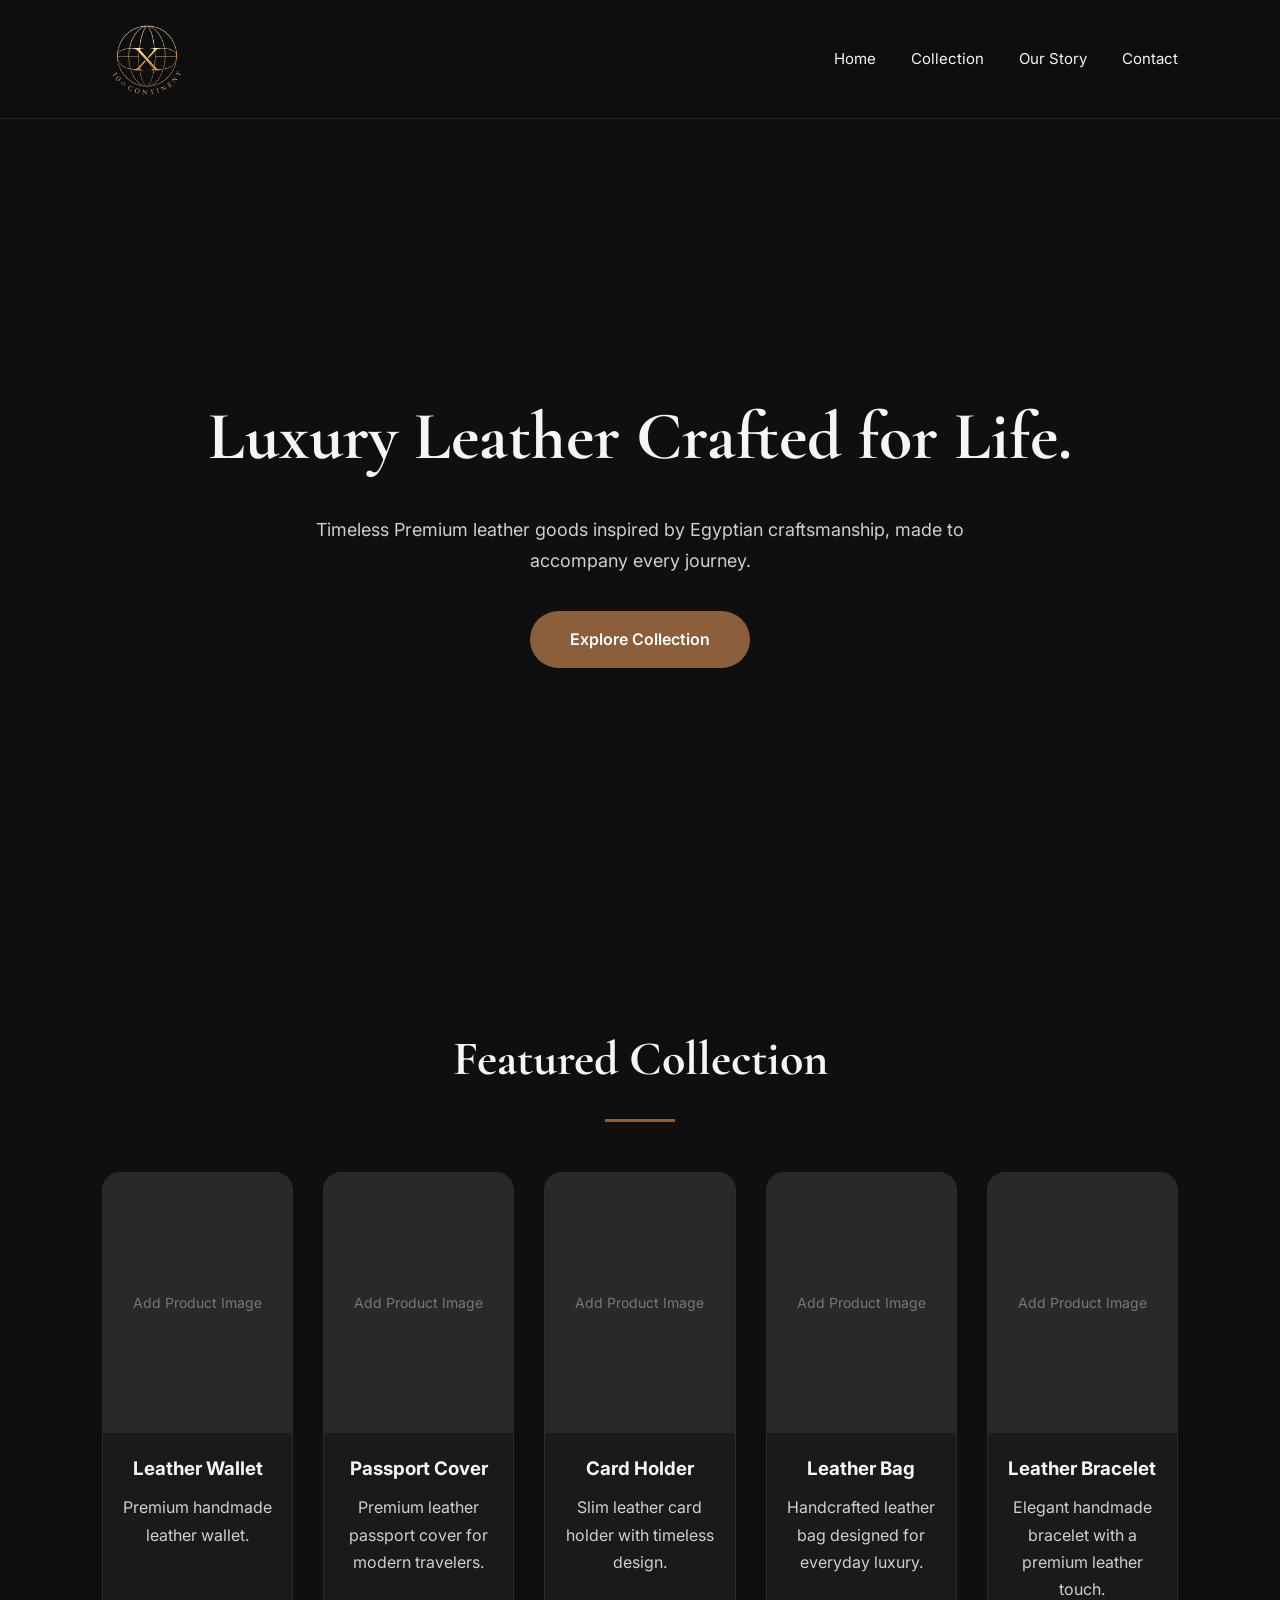
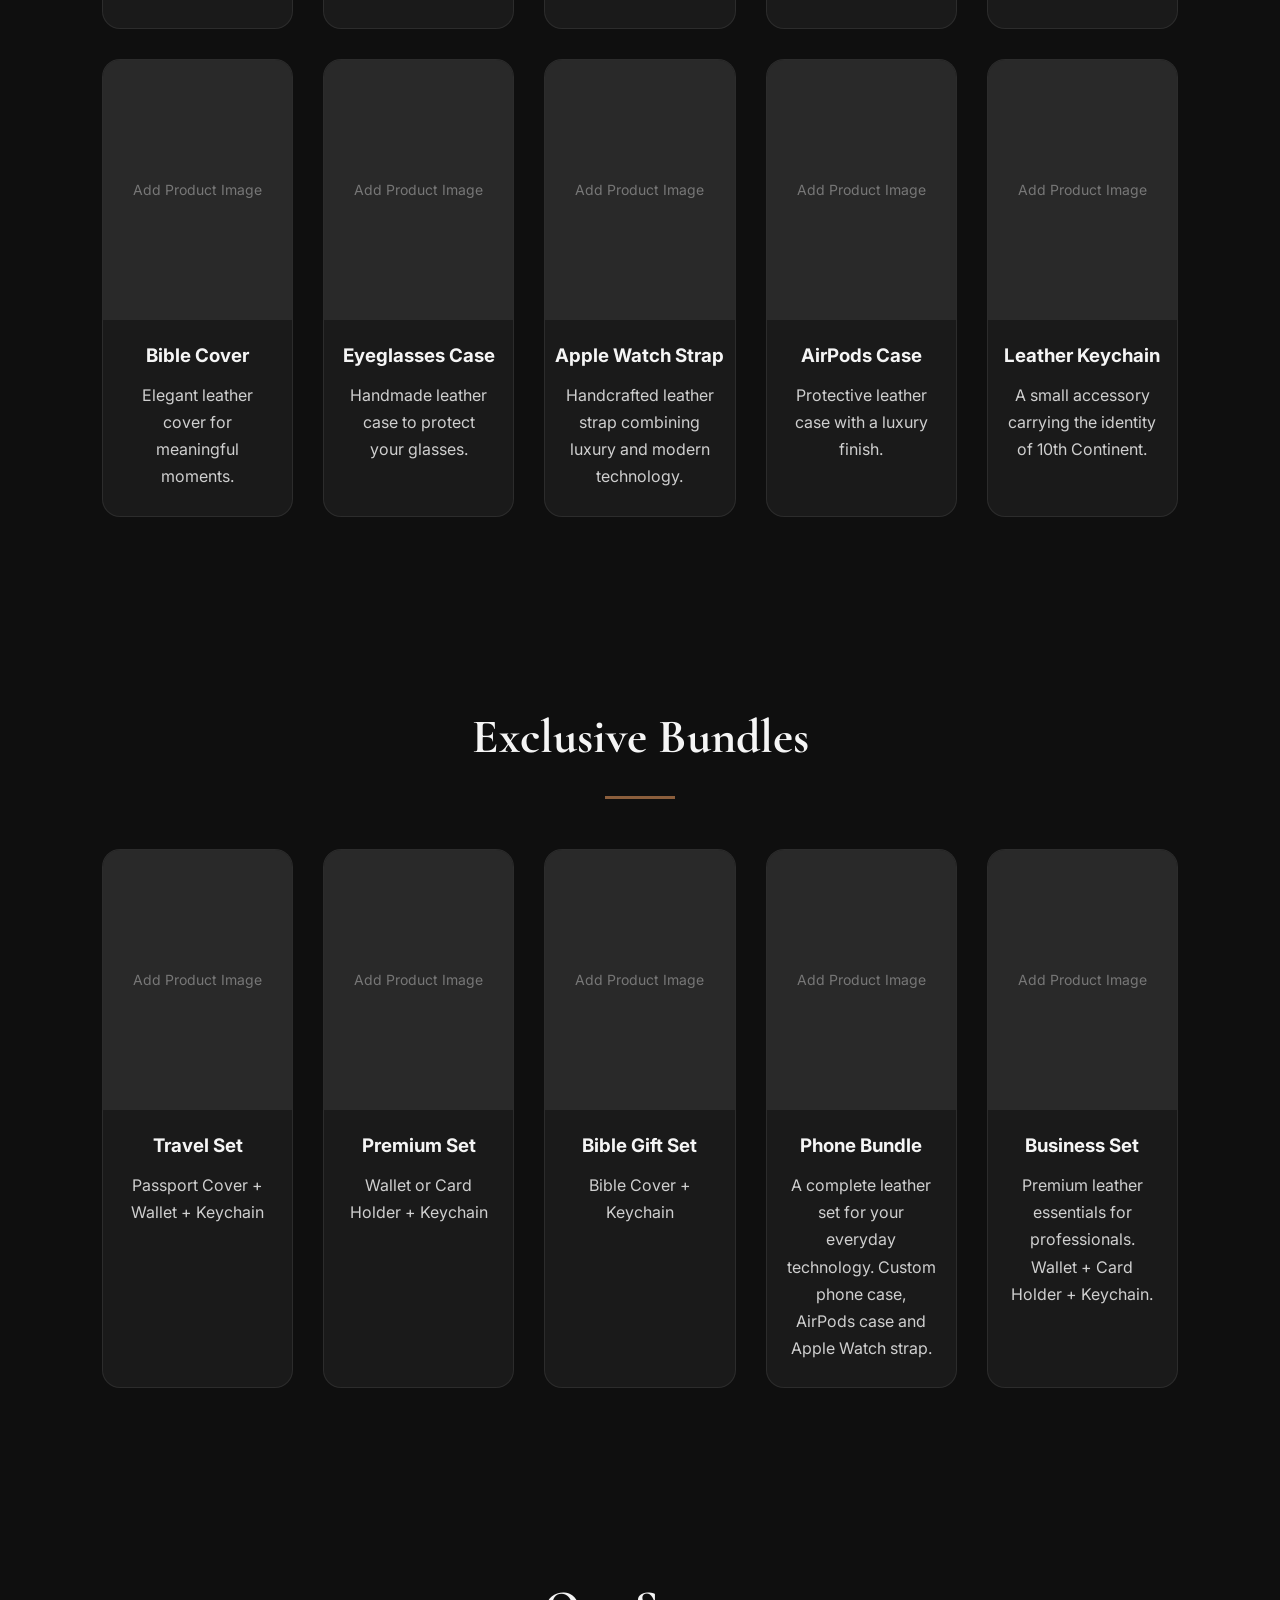
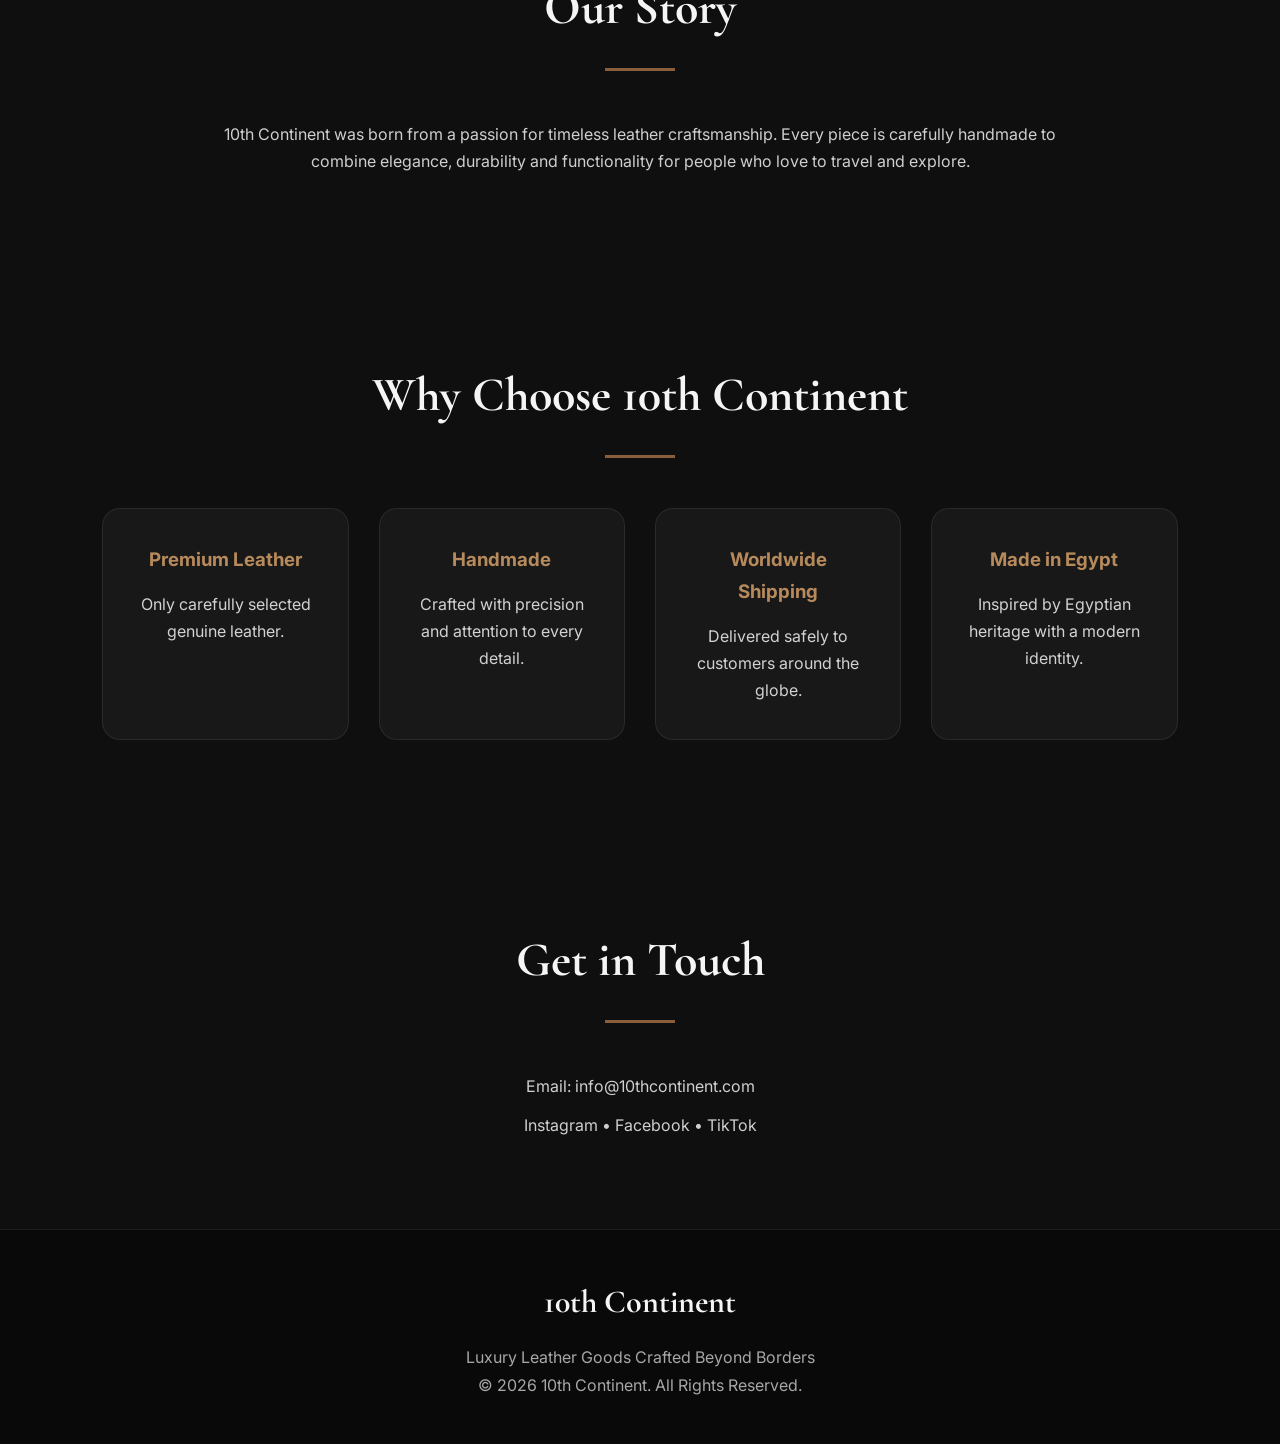
==== commit 7396cfcc: "Revise hero section text for luxury branding Updated header text to emphasize luxury and premium qua" ====
--- a/index.html
+++ b/index.html
@@ -37,11 +37,11 @@
 
     <header id="home" class="hero">
 
-        <h1>Crafted for Those Who Explore.</h1>
-
-        <p>
-            Timeless leather goods inspired by Egyptian craftsmanship,
-            made for modern travelers around the world.
+        <h1>Luxury Leather Crafted for Life.</h1>
+
+        <p>
+            Timeless Premium leather goods inspired by Egyptian craftsmanship,
+            made to accompany every journey.
         </p>
 
         <a href="#collection" class="btn">
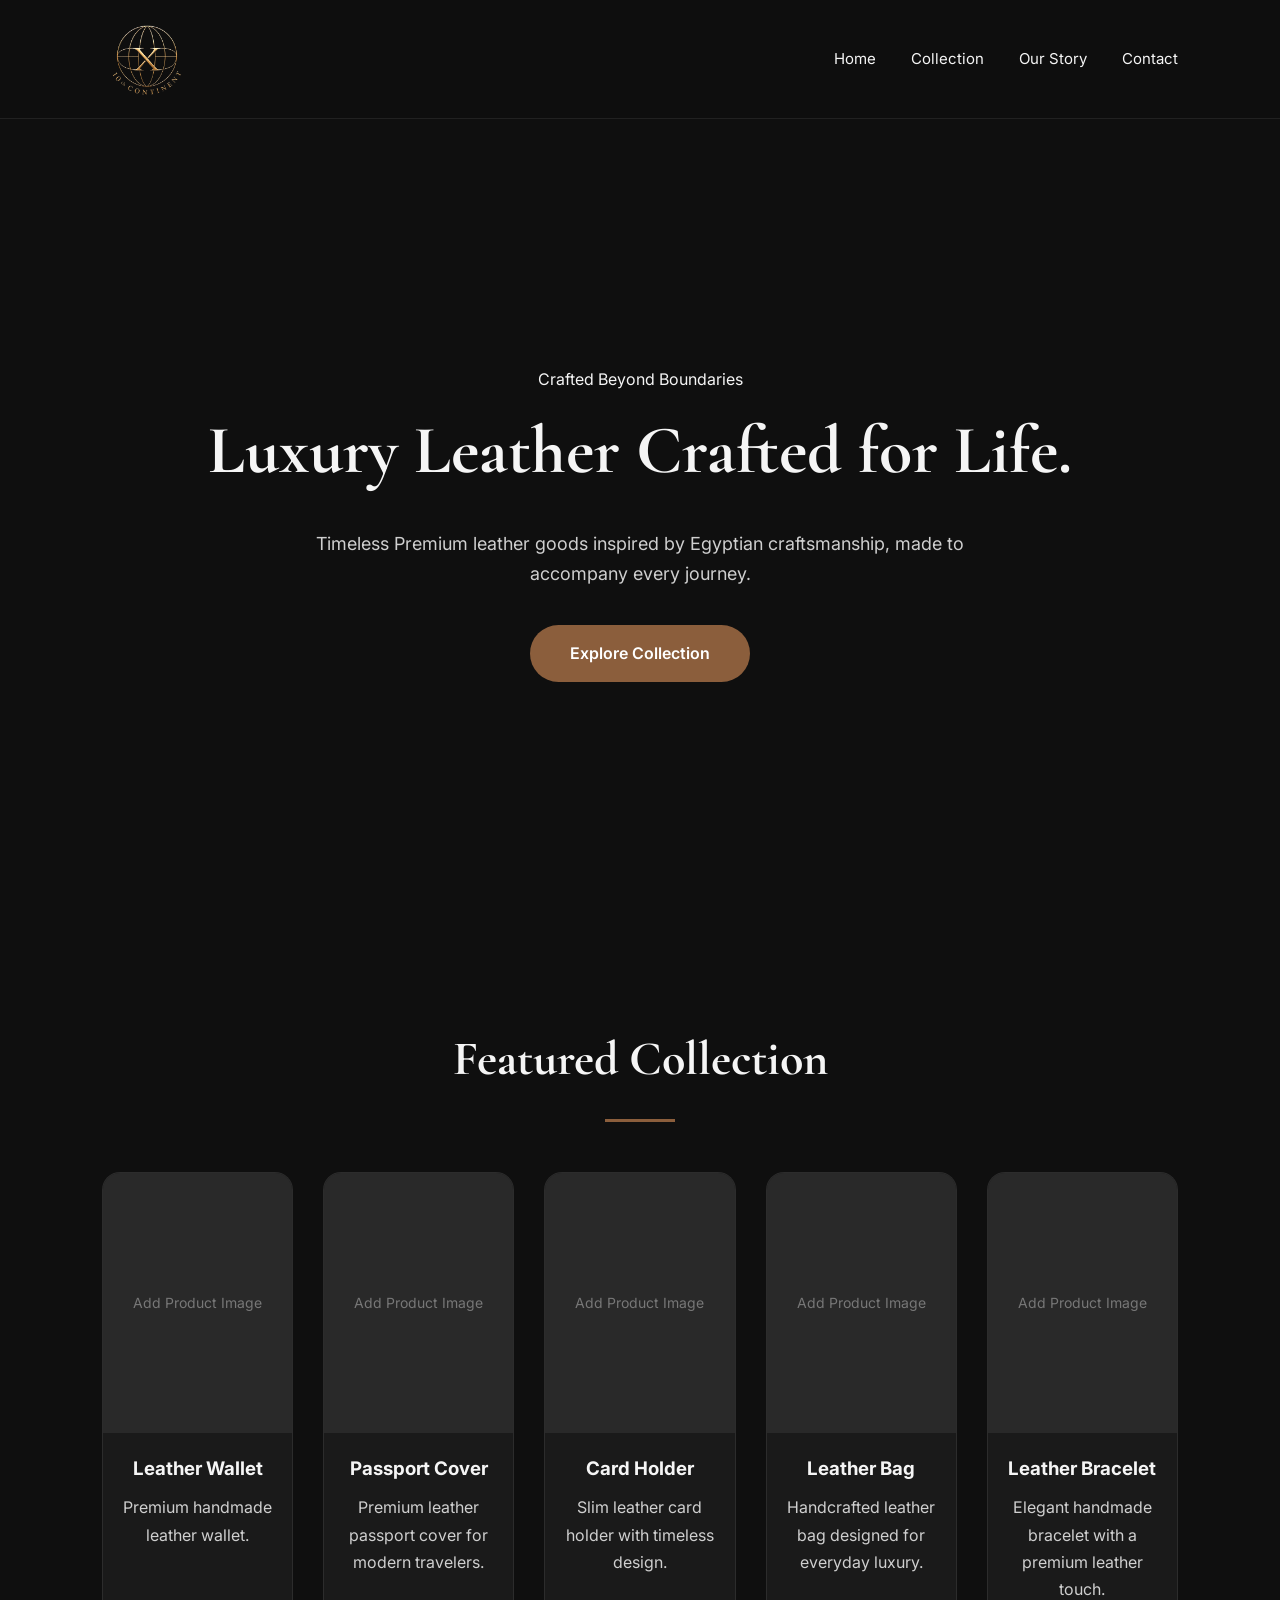
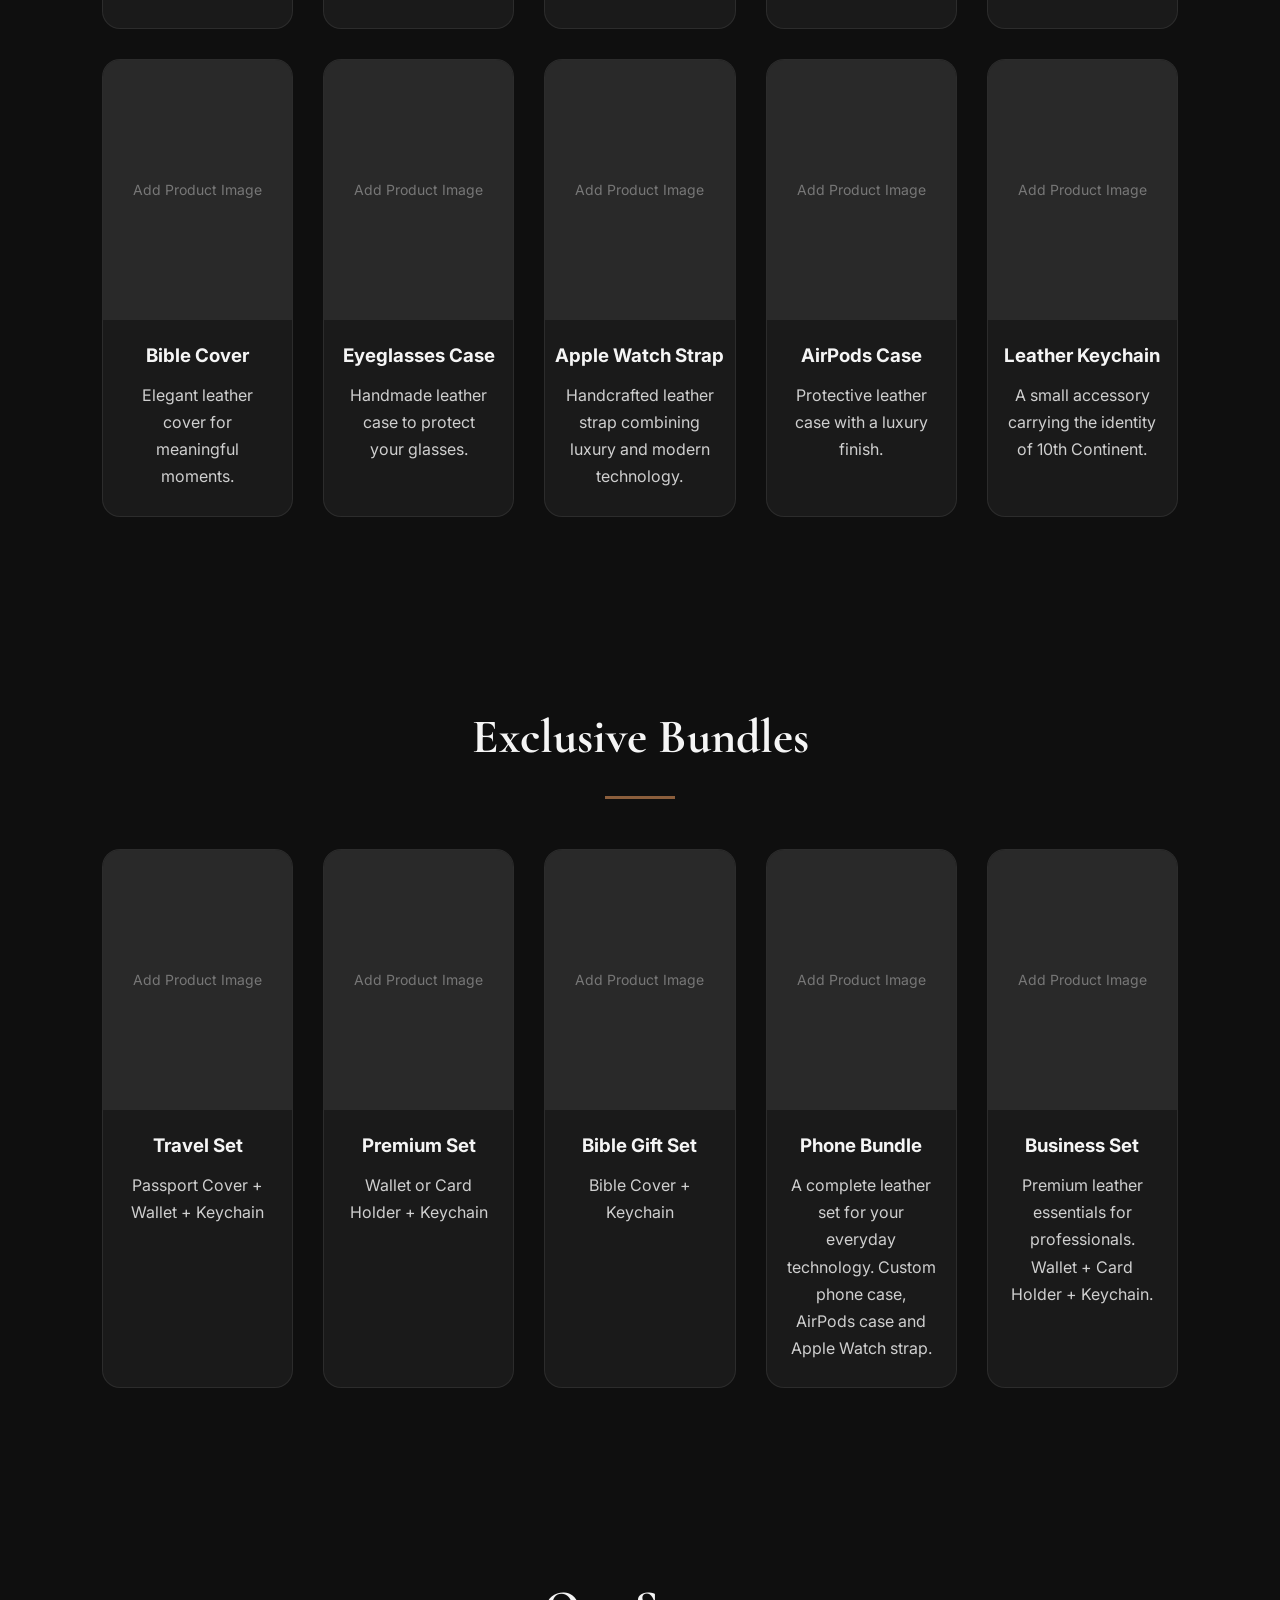
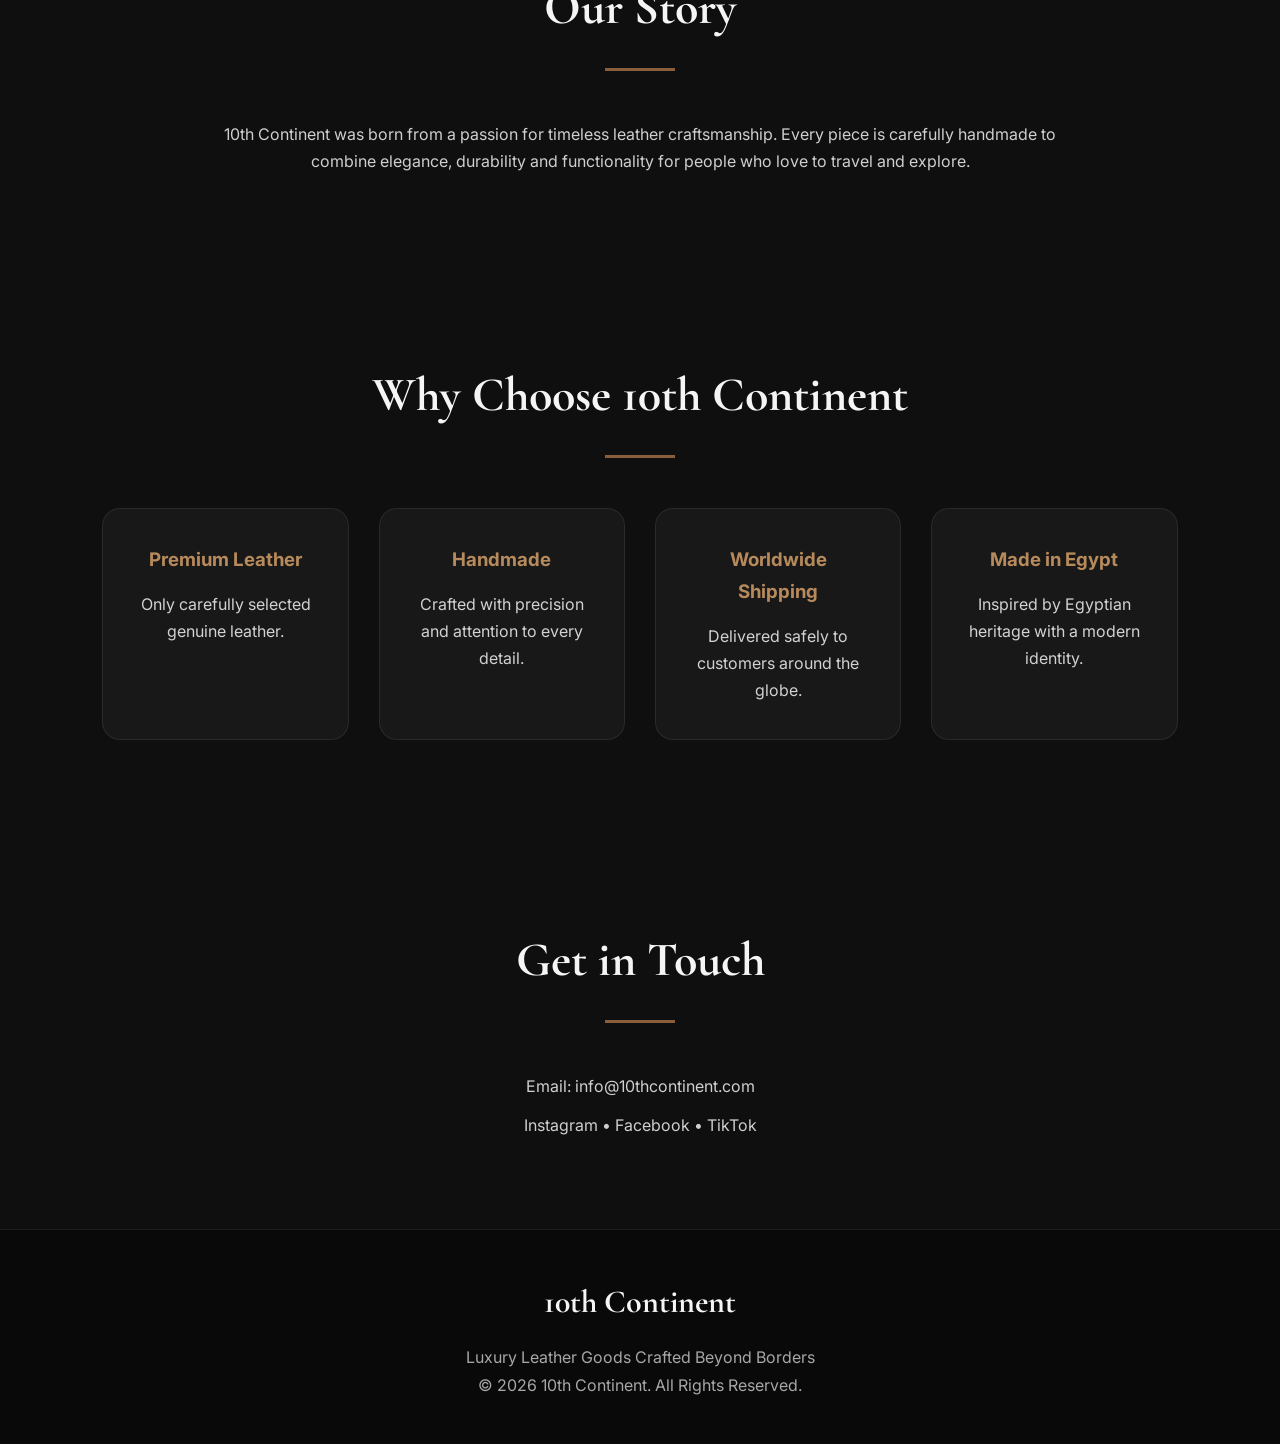
==== commit 91a74c9d: "Add slogan to the hero section of index.html" ====
--- a/index.html
+++ b/index.html
@@ -37,6 +37,8 @@
 
     <header id="home" class="hero">
 
+        <div class="slogan">Crafted Beyond Boundaries</div>
+
         <h1>Luxury Leather Crafted for Life.</h1>
 
         <p>
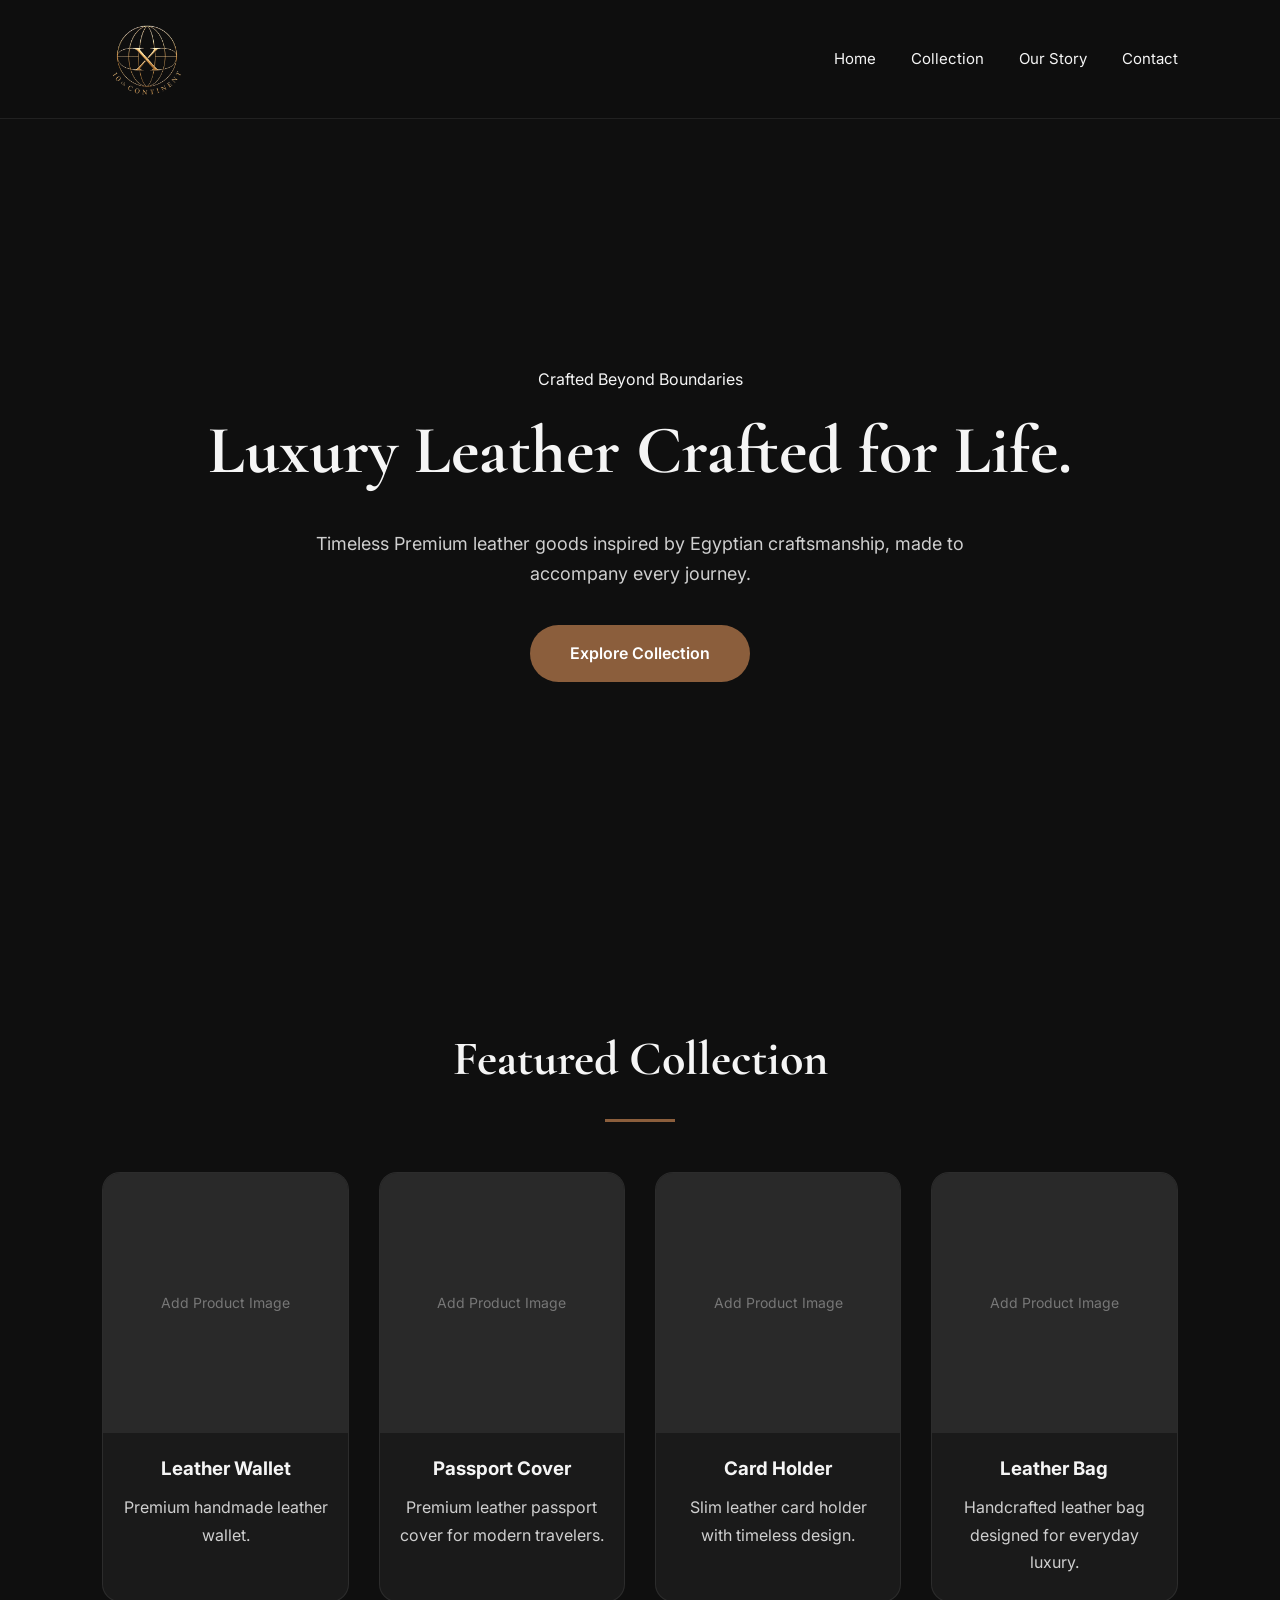
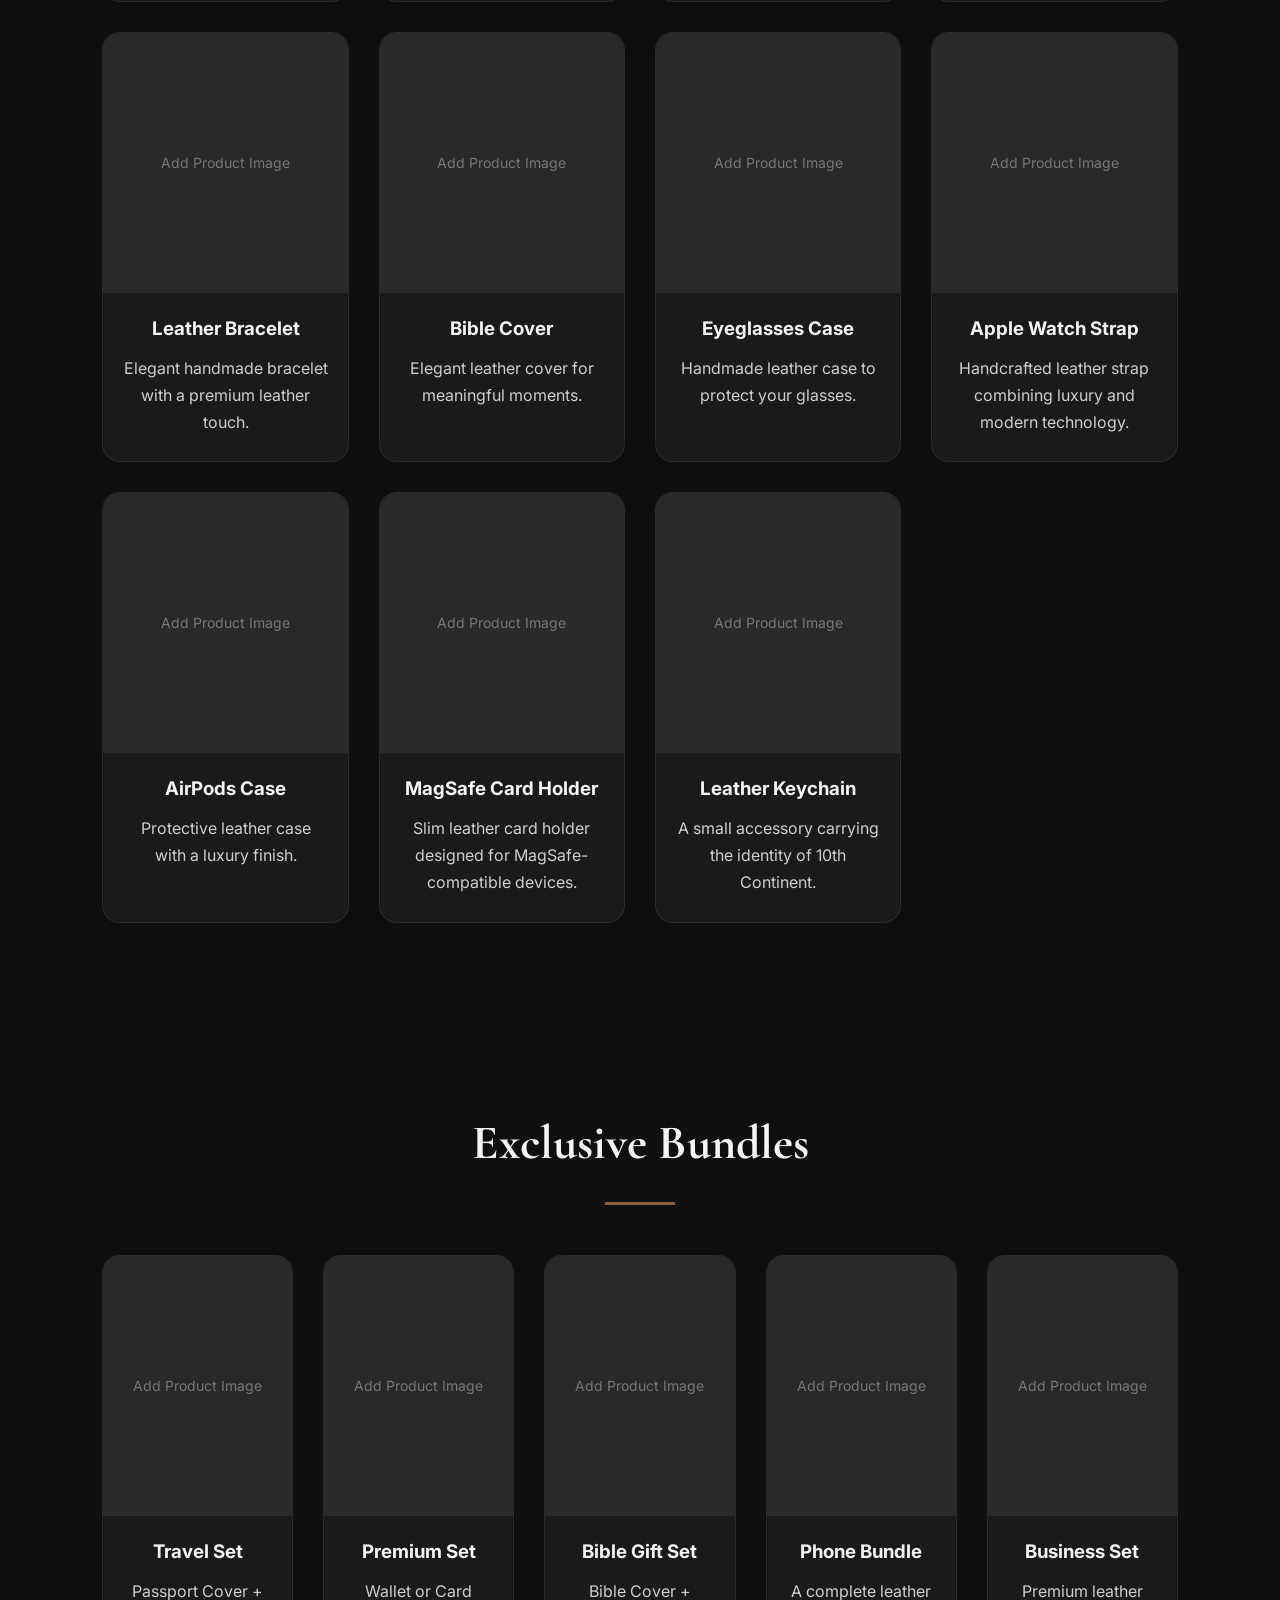
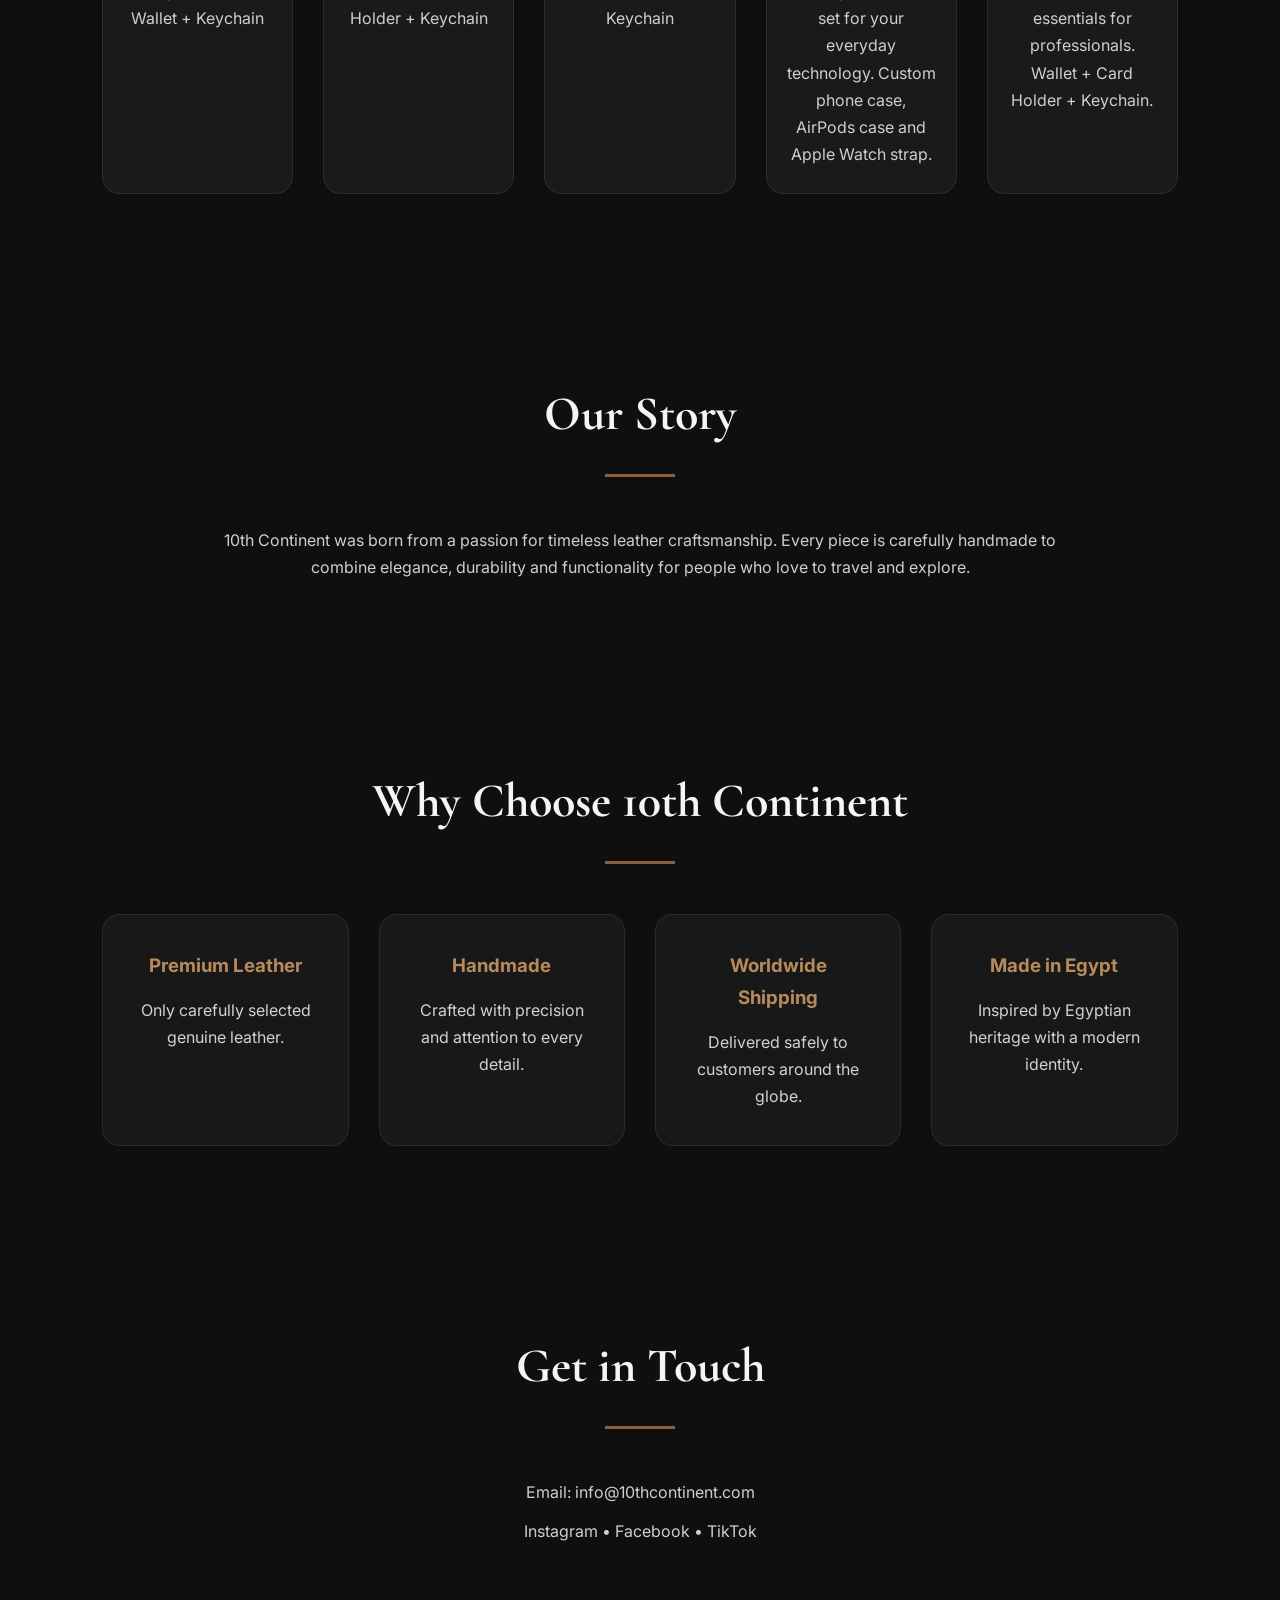
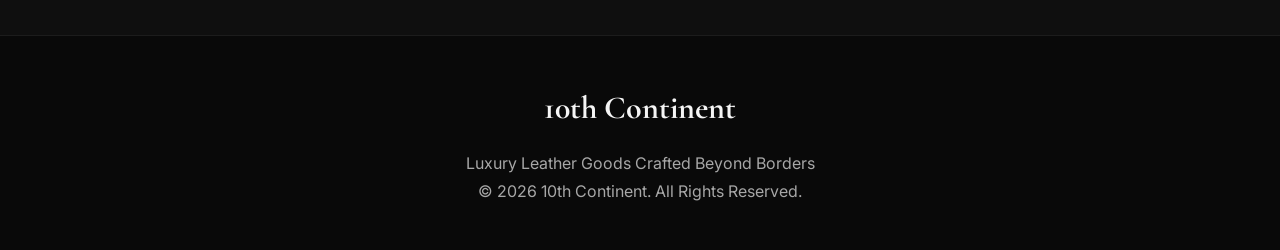
==== commit 10fc1ca0: "Update index.html" ====
--- a/index.html
+++ b/index.html
@@ -123,6 +123,11 @@
         <p>Protective leather case with a luxury finish.</p>
     </div>
 
+    <div class="card">
+       <div class="placeholder"></div>
+       <h3>MagSafe Card Holder</h3>
+       <p>Slim leather card holder designed for MagSafe-compatible devices.</p>
+    </div>    
 
     <div class="card">
         <div class="placeholder"></div>
--- a/style.css
+++ b/style.css
@@ -114,6 +114,28 @@
 
 .hero h1{
 
+   /* ==========================
+   Brand Slogan
+========================== */
+
+.slogan{
+
+    font-family:"Inter",sans-serif;
+
+    font-size:14px;
+
+    letter-spacing:4px;
+
+    text-transform:uppercase;
+
+    color:#b78a5b;
+
+    margin-bottom:18px;
+
+    font-weight:500;
+
+}
+
     font-family:"Cormorant Garamond",serif;
 
     font-size:68px;
@@ -189,13 +211,13 @@
 ========================== */
 
 .products{
-
+   
     display:grid;
-
-    grid-template-columns:repeat(5,1fr) !important;
-
+   
+    grid-template-columns:repeat(4,1fr) !important;
+   
     gap:30px;
-
+   
 }
 
 .card{
@@ -567,7 +589,7 @@
 
     .products{
 
-        grid-template-columns:repeat(5,1fr);
+        grid-template-columns:repeat(2,1fr);
 
     }
 
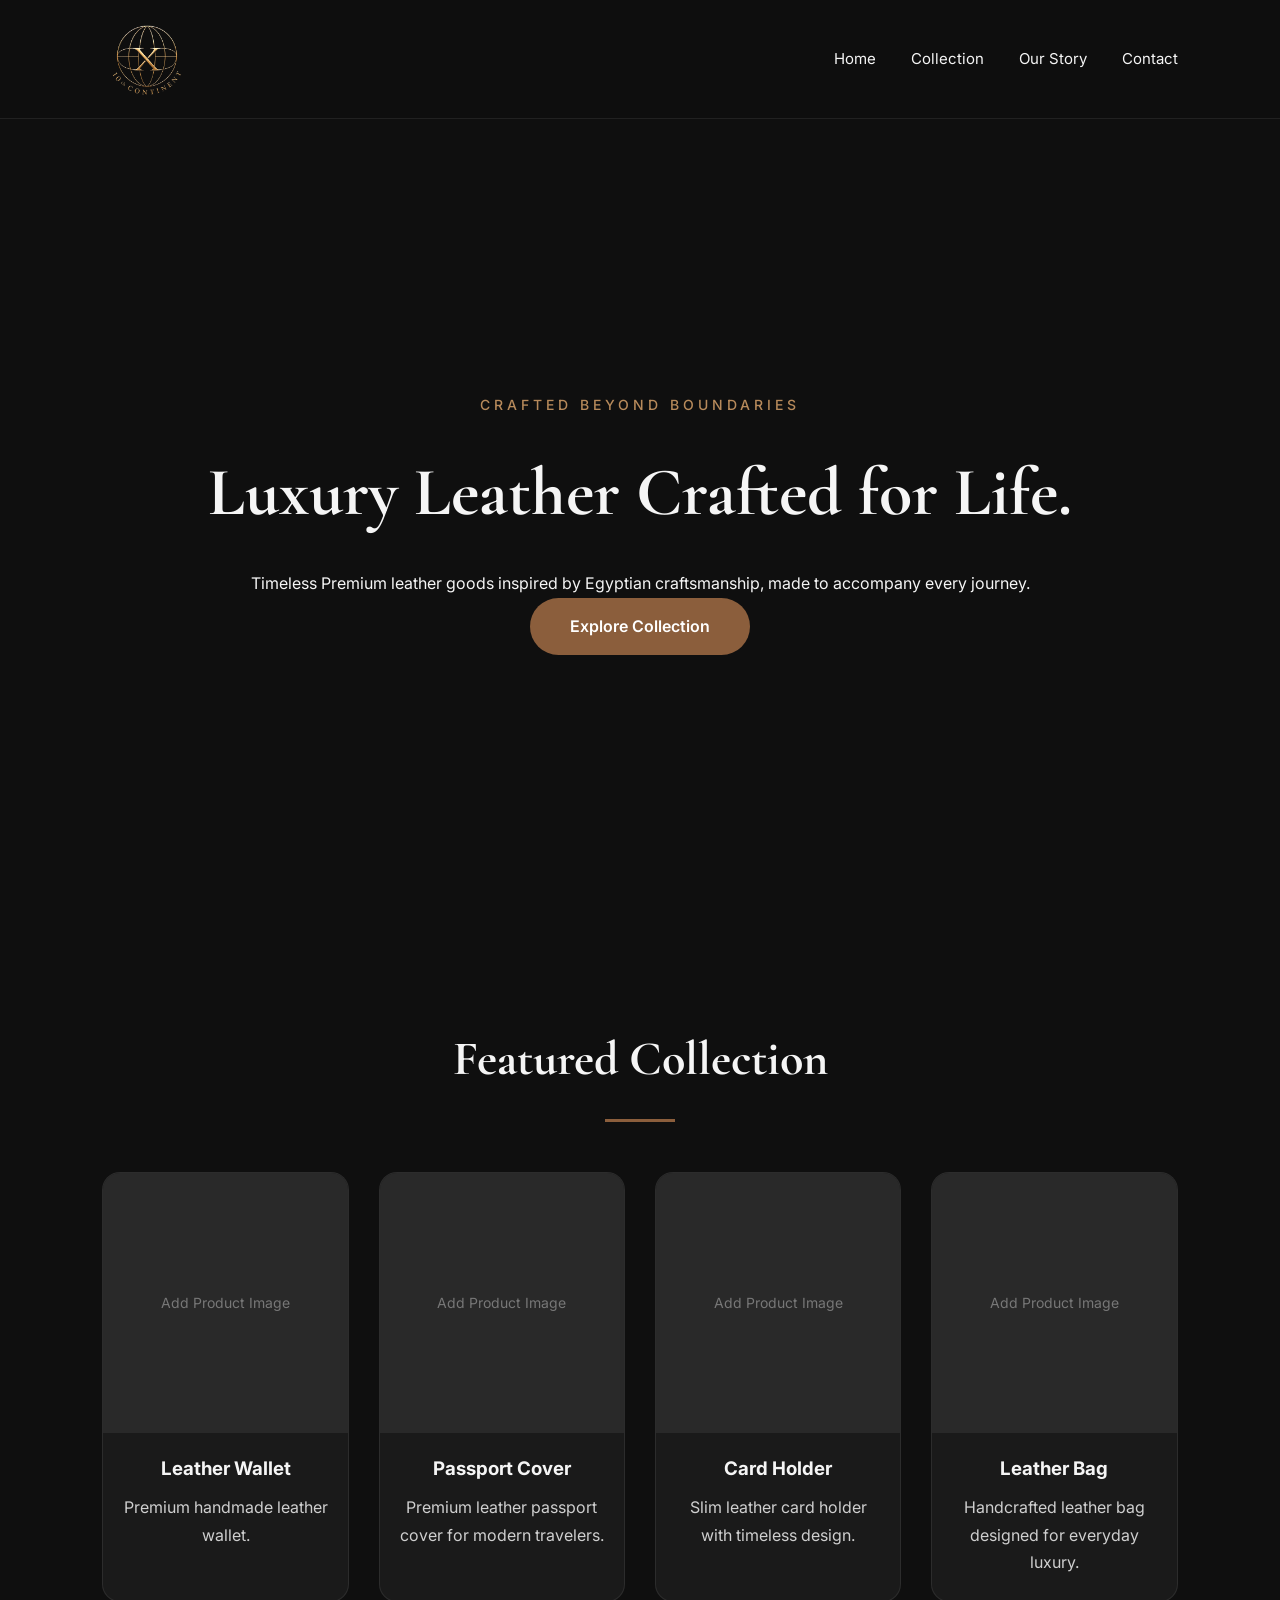
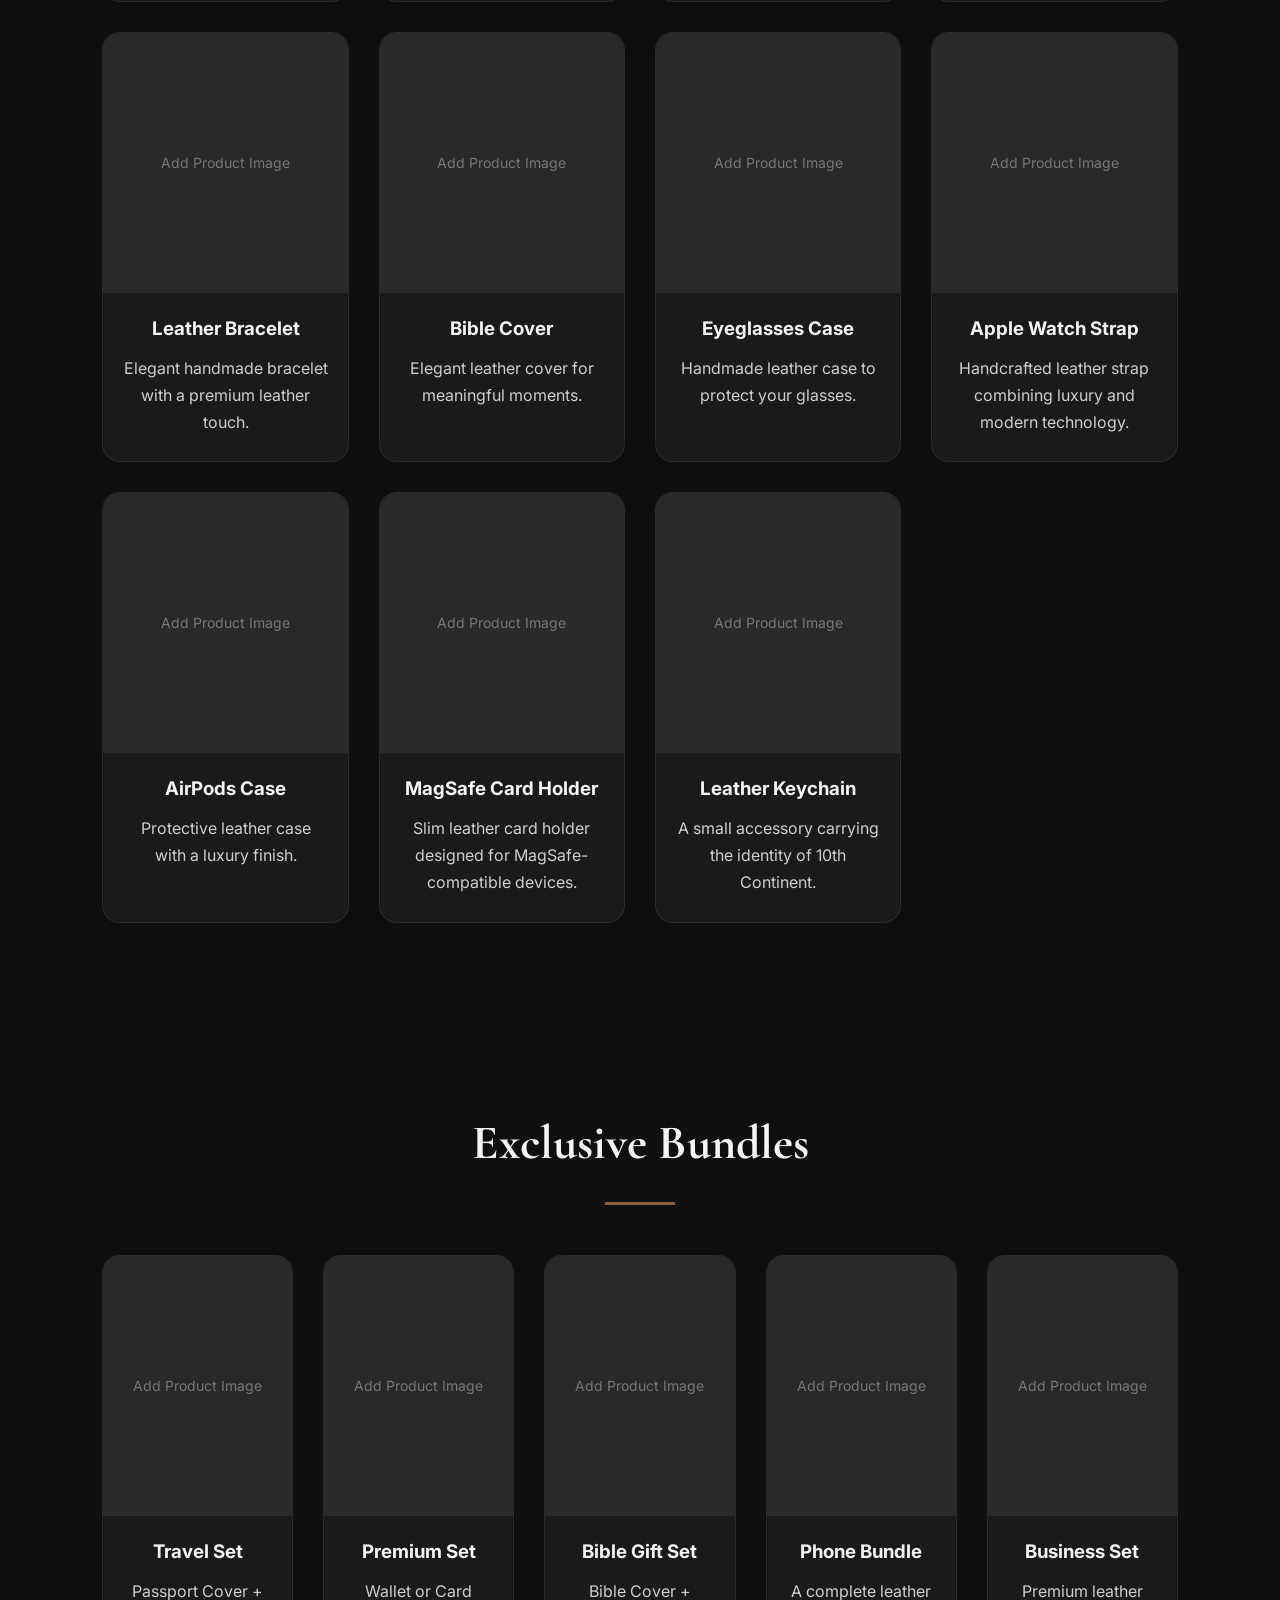
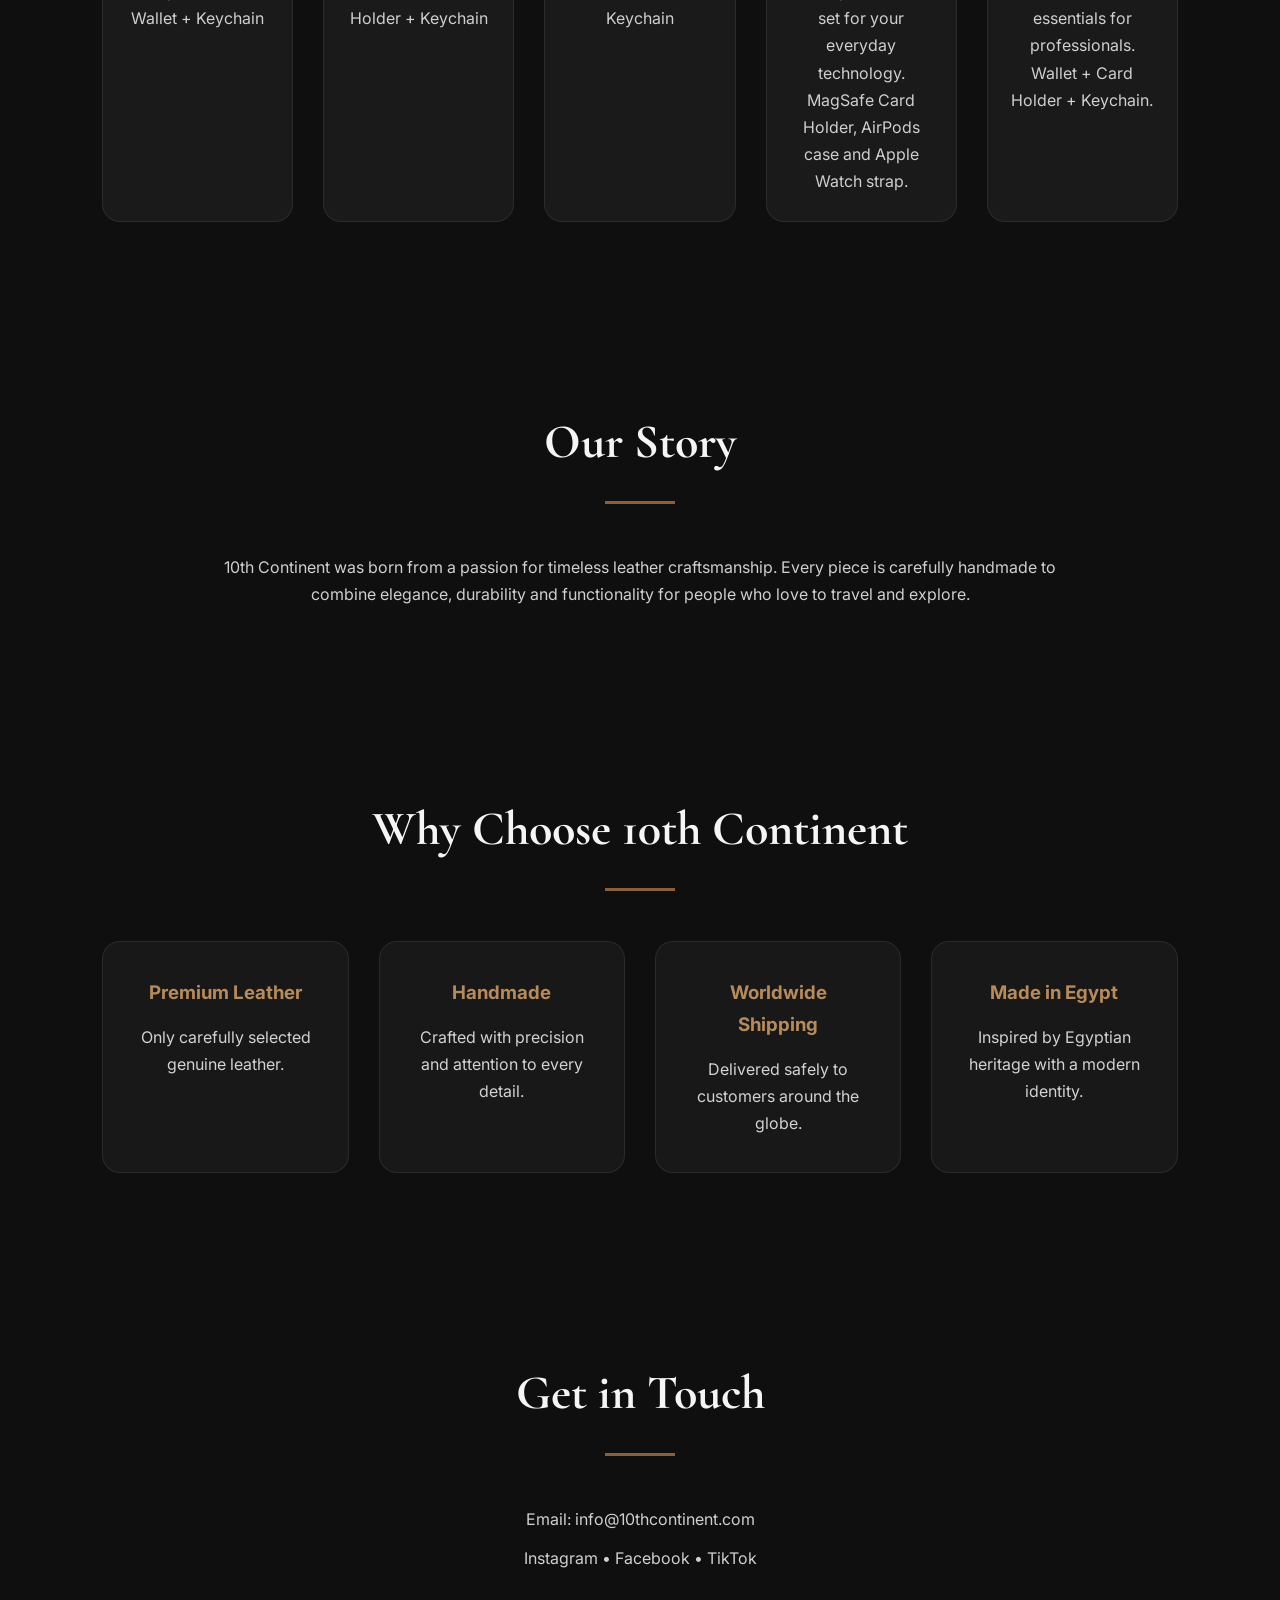
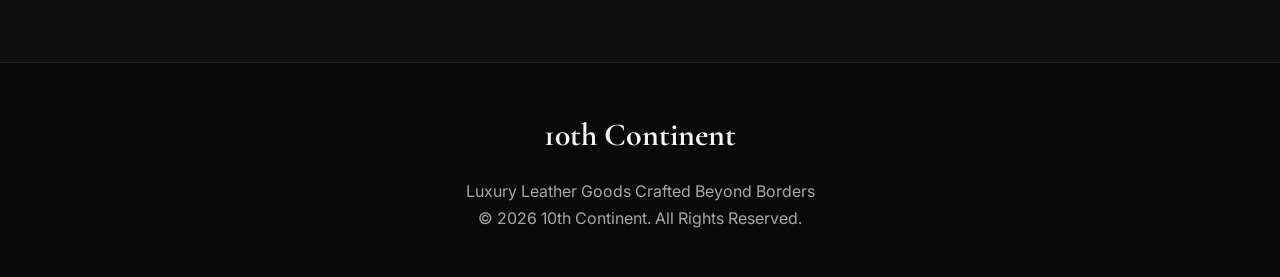
==== commit caa05001: "Update product description in index.html" ====
--- a/index.html
+++ b/index.html
@@ -196,7 +196,7 @@
 
         <p>
             A complete leather set for your everyday technology.
-            Custom phone case, AirPods case and Apple Watch strap.
+            MagSafe Card Holder, AirPods case and Apple Watch strap.
         </p>
 
         </div>
--- a/style.css
+++ b/style.css
@@ -90,7 +90,7 @@
 
 }
 
-/* ==========================
+ /* ==========================
 Hero
 ========================== */
 
@@ -112,30 +112,45 @@
 
 }
 
+
+/* ==========================
+Brand Slogan
+========================== */
+
+.slogan{
+
+    font-family:"Inter",sans-serif;
+
+    font-size:14px;
+
+    letter-spacing:4px;
+
+    text-transform:uppercase;
+
+    color:#b78a5b;
+
+    margin-bottom:18px;
+
+    font-weight:500;
+
+}
+
+
+/* ==========================
+Hero Title
+========================== */
+
 .hero h1{
 
-   /* ==========================
-   Brand Slogan
-========================== */
-
-.slogan{
-
-    font-family:"Inter",sans-serif;
-
-    font-size:14px;
-
-    letter-spacing:4px;
-
-    text-transform:uppercase;
-
-    color:#b78a5b;
-
-    margin-bottom:18px;
-
-    font-weight:500;
-
-}
-
+    font-family:"Cormorant Garamond",serif;
+
+    font-size:68px;
+
+    max-width:900px;
+
+    margin-bottom:20px;
+
+}
     font-family:"Cormorant Garamond",serif;
 
     font-size:68px;
@@ -600,7 +615,7 @@
 
     .products{
 
-        grid-template-columns:1fr;
+       grid-template-columns:repeat(2,1fr);
 
     }
 
